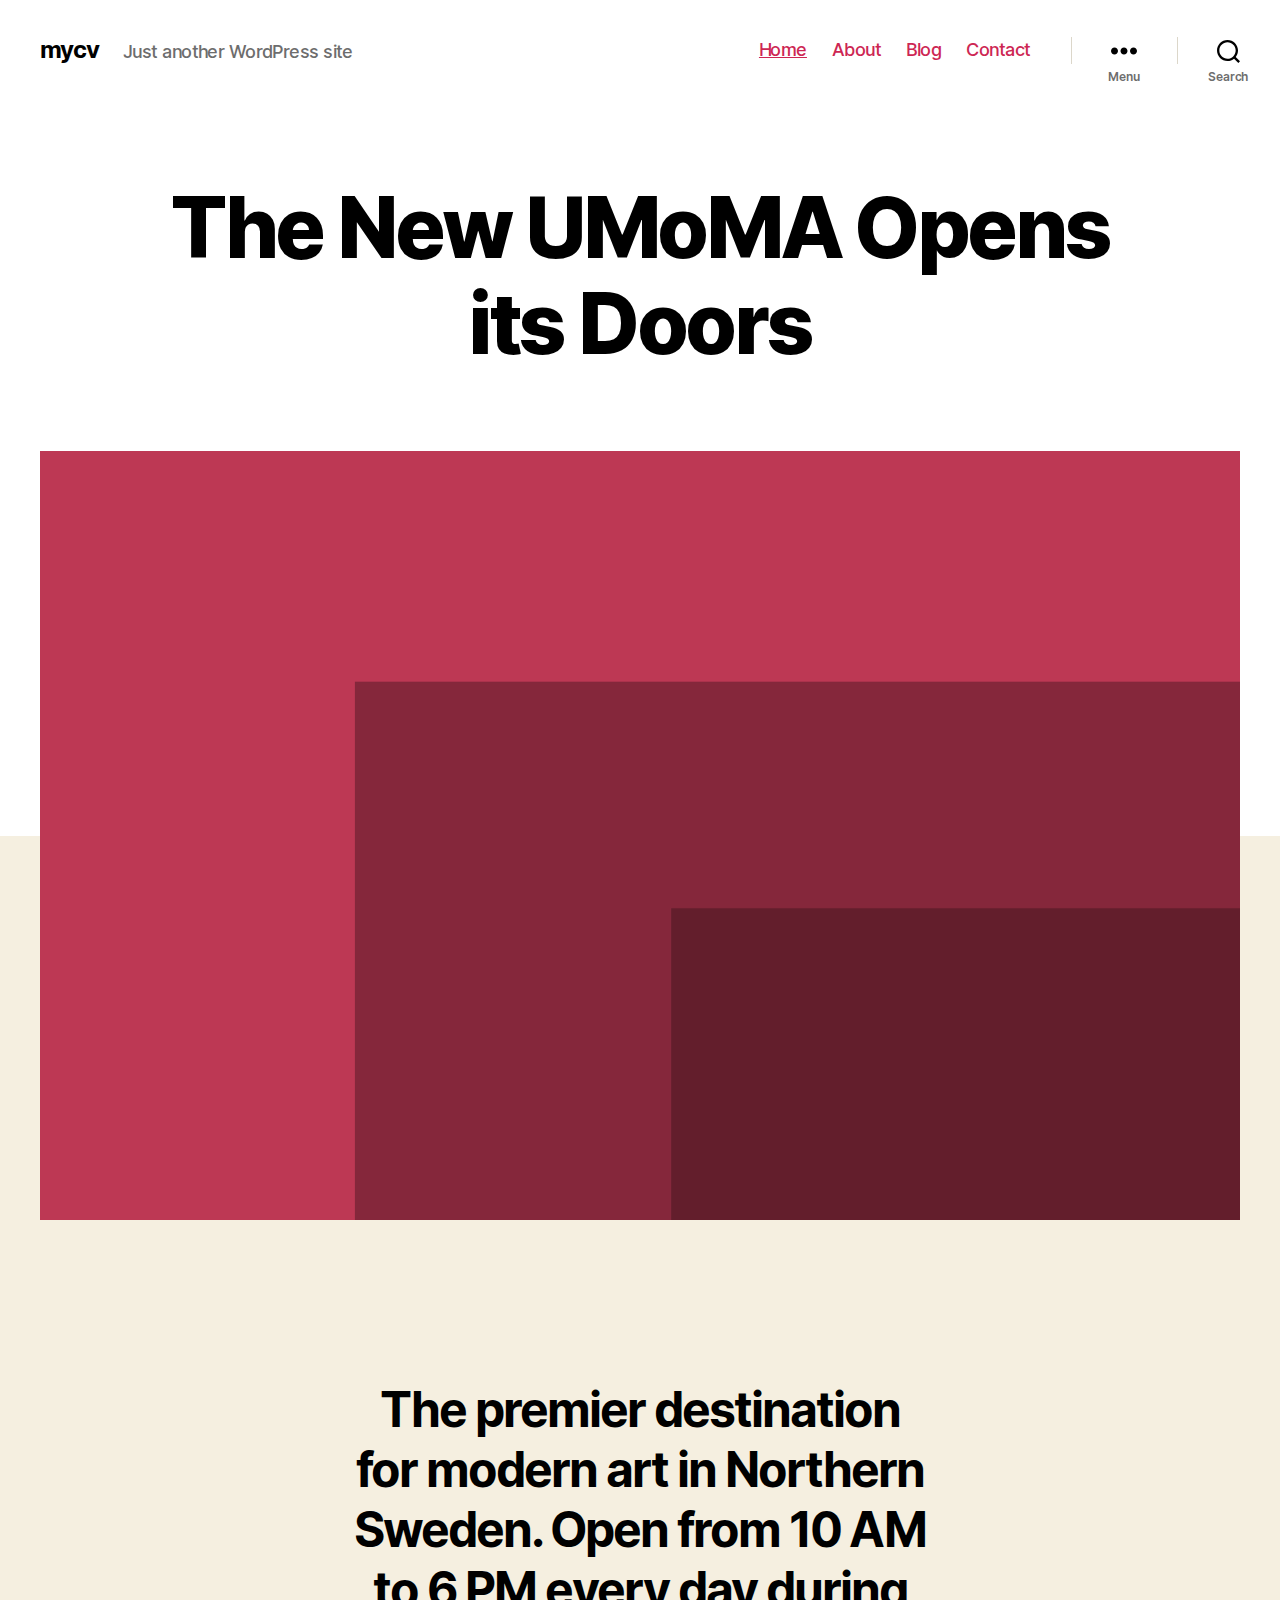
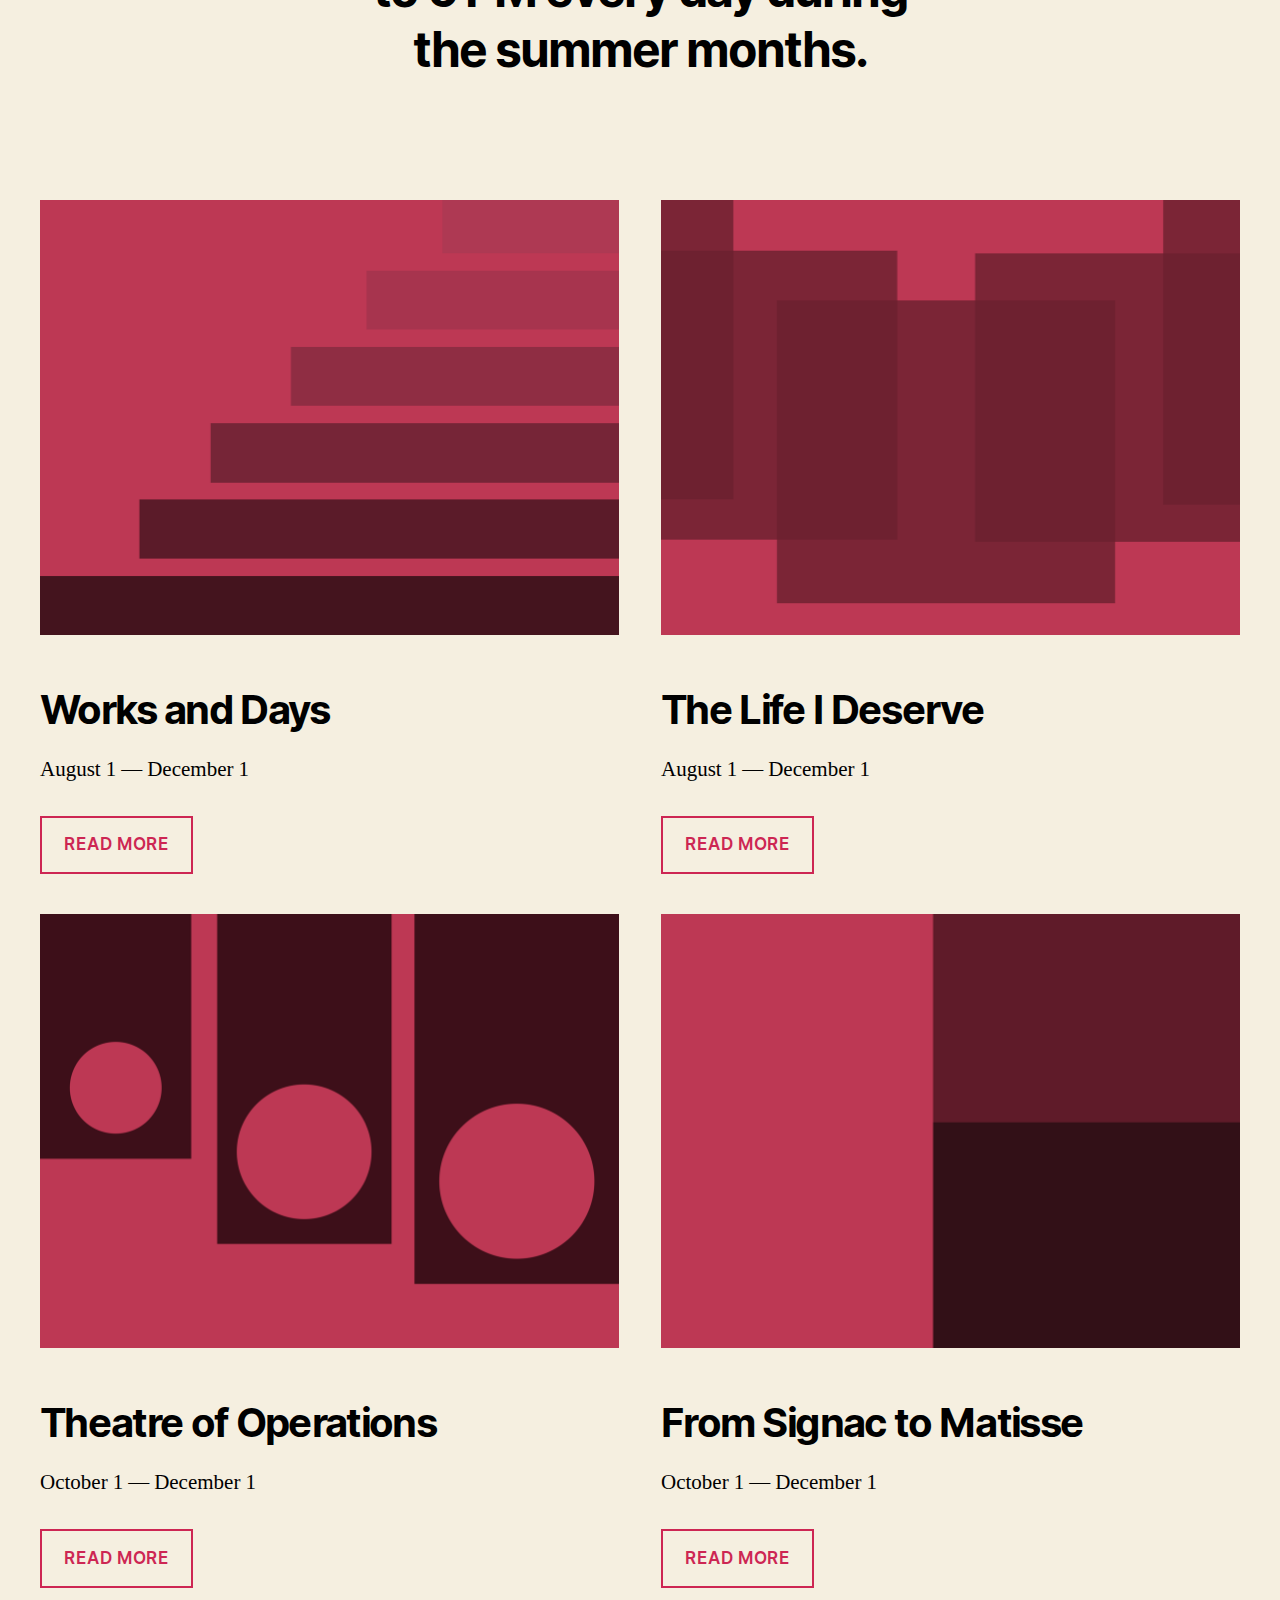
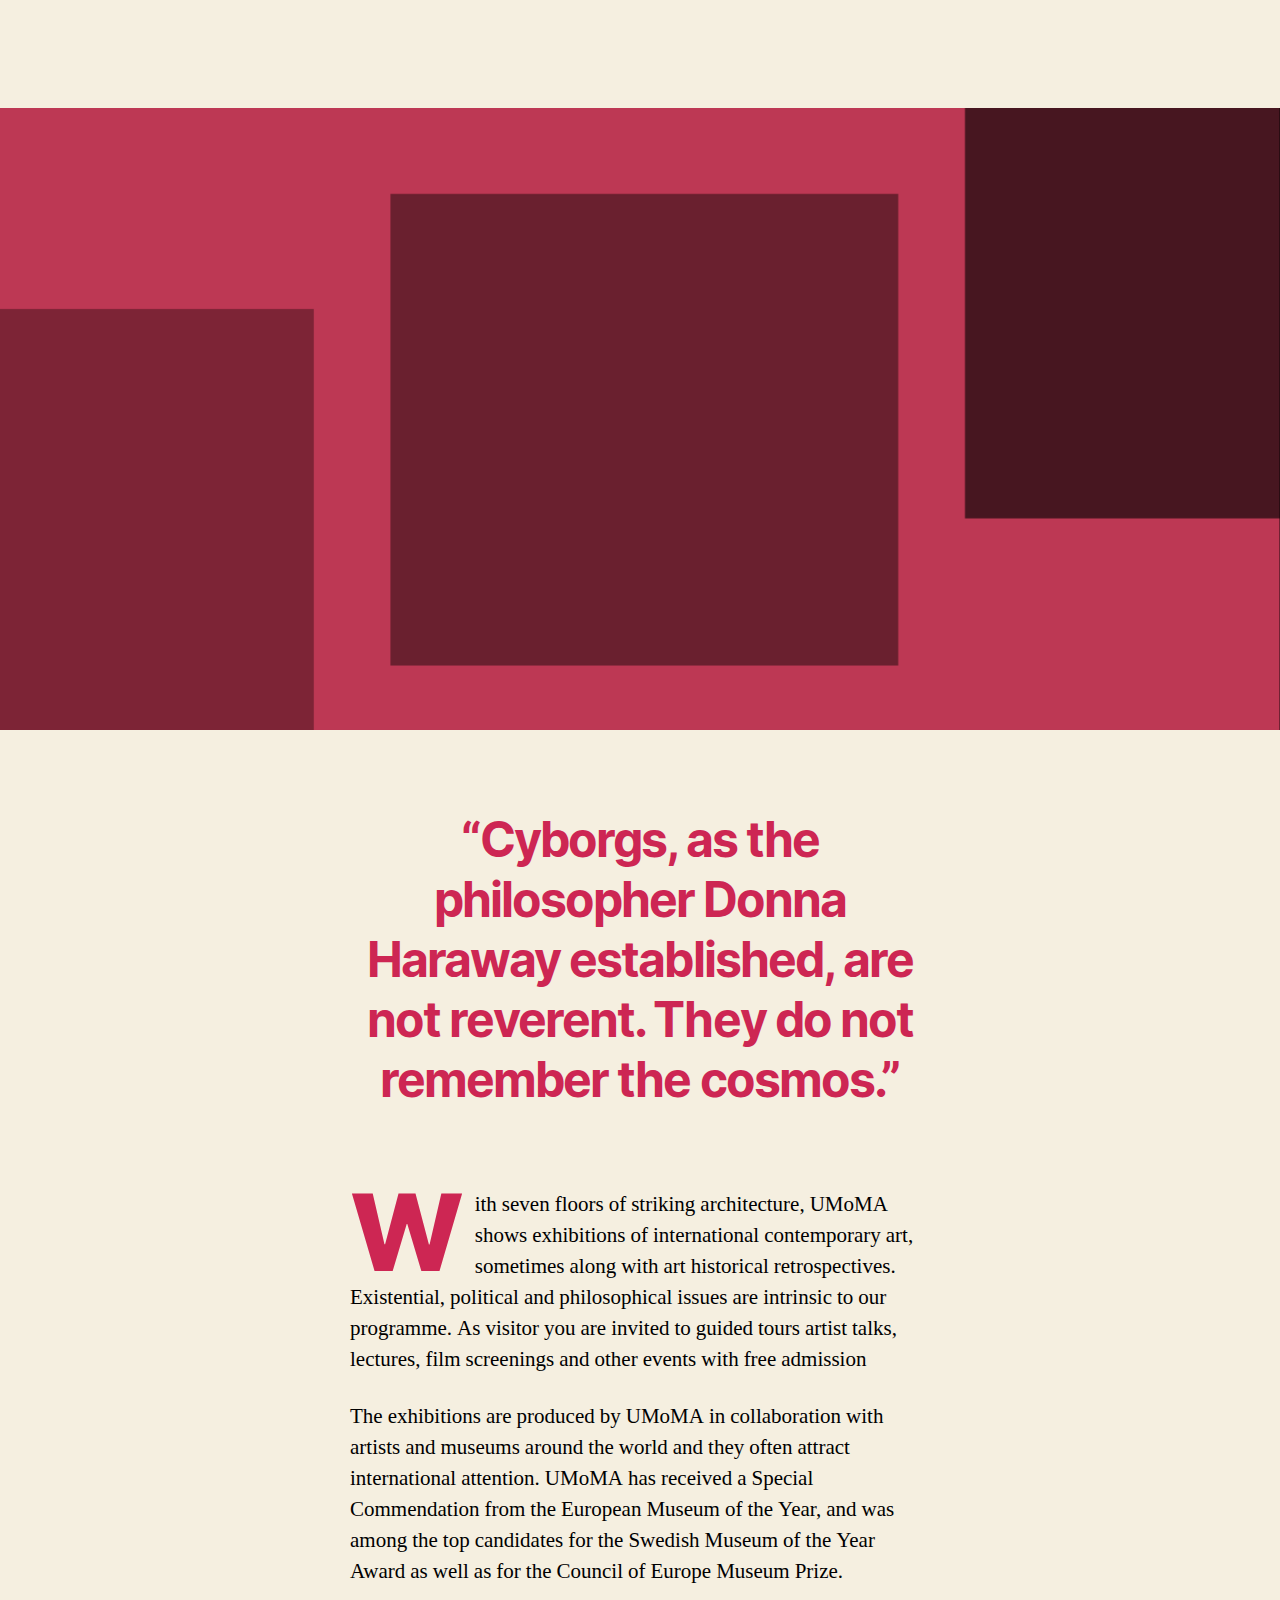
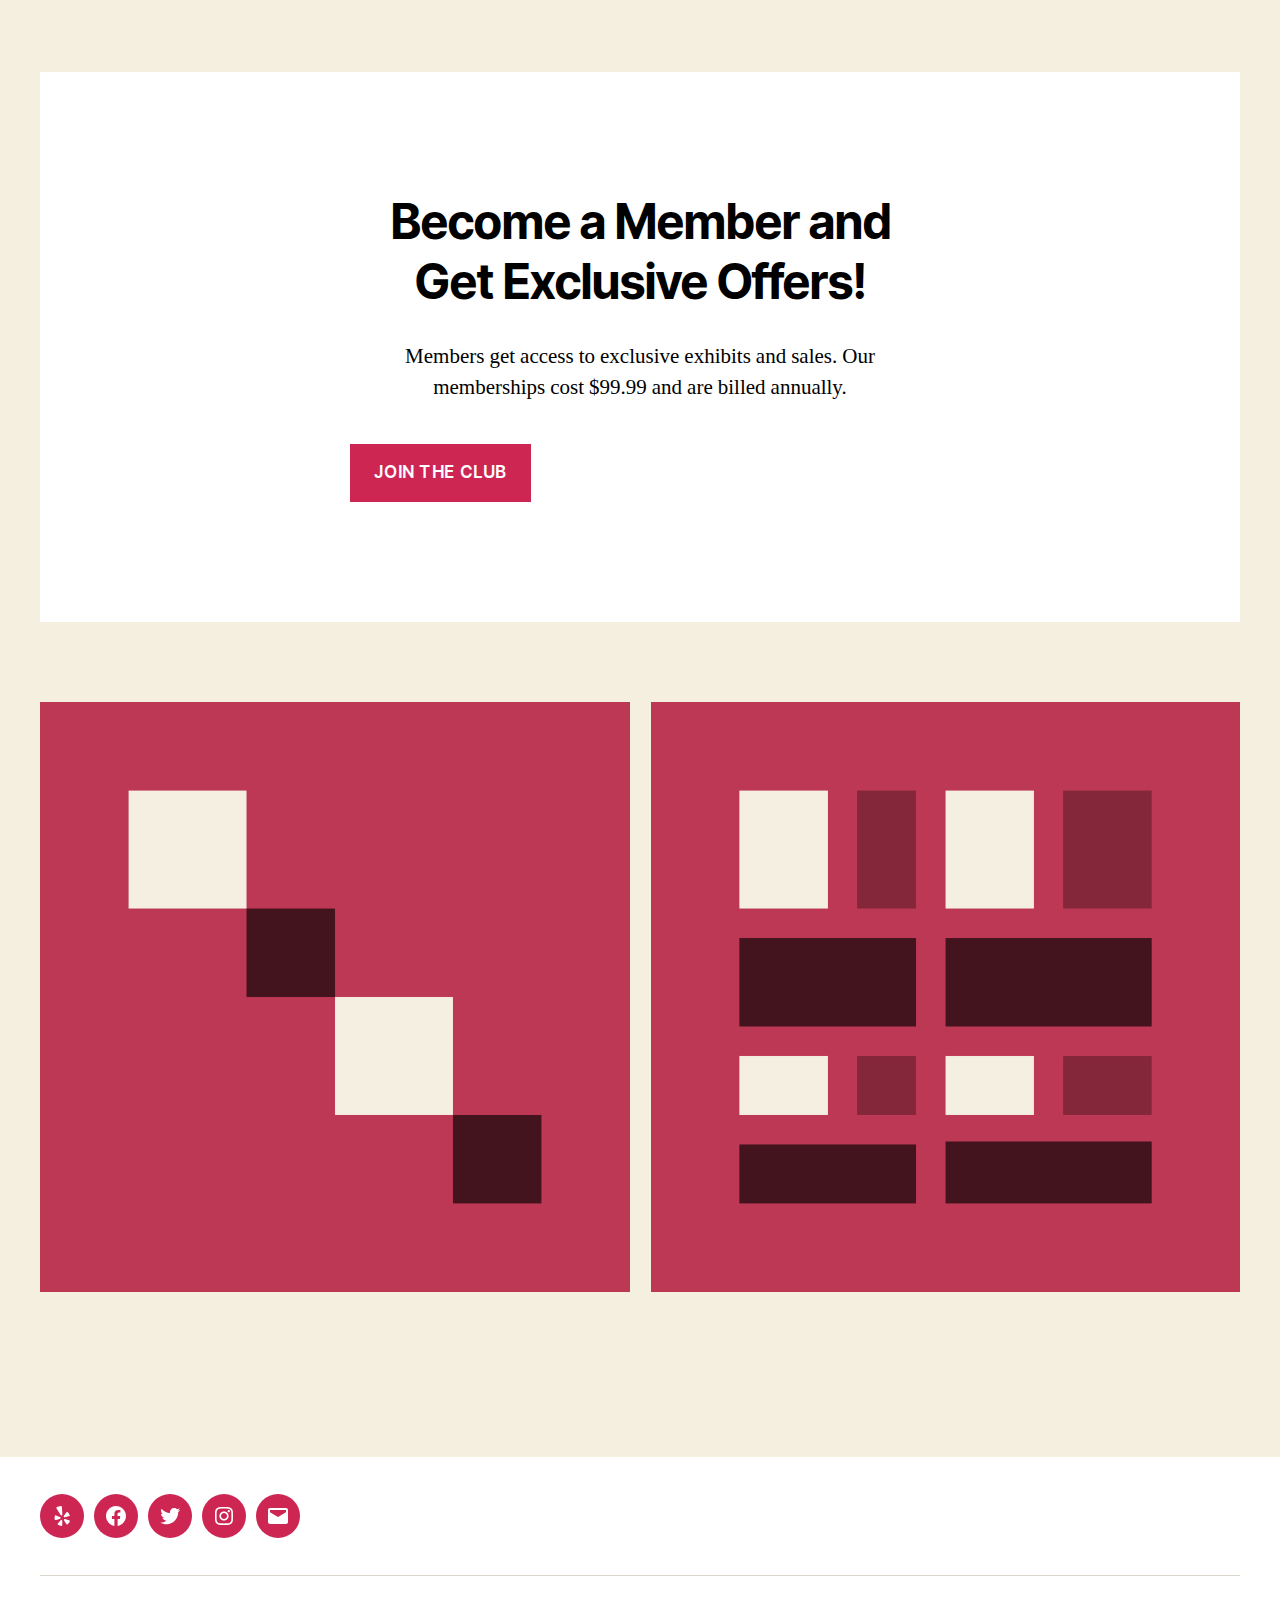
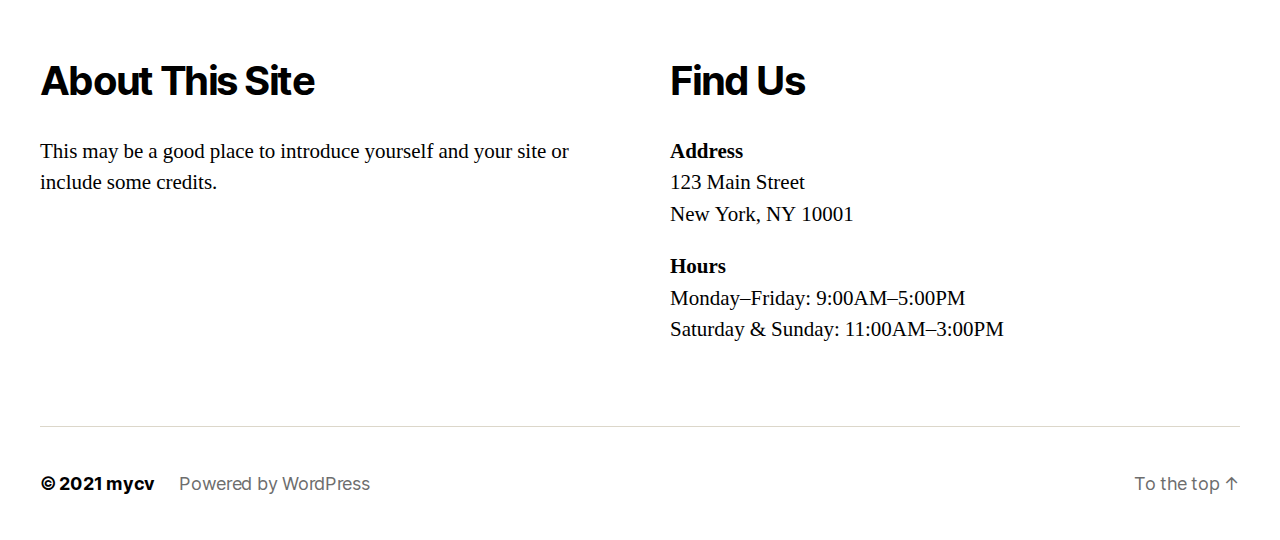
==== index.html @ 78c6bc67 "up1" ====
<!DOCTYPE html>
<html class="no-js" lang="en-US">

	<head>

		<meta charset="UTF-8">
		<meta name="viewport" content="width=device-width, initial-scale=1.0">

		<link rel="profile" href="https://gmpg.org/xfn/11">

		<title>mycv &#8211; Just another WordPress site</title>
<meta name="robots" content="max-image-preview:large">
<link rel="dns-prefetch" href="//s.w.org">
<link rel="alternate" type="application/rss+xml" title="mycv &raquo; Feed" href="https://gandhalinaik.github.io/mycv/feed/">
<link rel="alternate" type="application/rss+xml" title="mycv &raquo; Comments Feed" href="https://gandhalinaik.github.io/mycv/comments/feed/">
		<script>
			window._wpemojiSettings = {"baseUrl":"https:\/\/s.w.org\/images\/core\/emoji\/13.0.1\/72x72\/","ext":".png","svgUrl":"https:\/\/s.w.org\/images\/core\/emoji\/13.0.1\/svg\/","svgExt":".svg","source":{"concatemoji":"https:\/\/gandhalinaik.github.io\/mycv\/wp-includes\/js\/wp-emoji-release.min.js?ver=5.7"}};
			!function(e,a,t){var n,r,o,i=a.createElement("canvas"),p=i.getContext&&i.getContext("2d");function s(e,t){var a=String.fromCharCode;p.clearRect(0,0,i.width,i.height),p.fillText(a.apply(this,e),0,0);e=i.toDataURL();return p.clearRect(0,0,i.width,i.height),p.fillText(a.apply(this,t),0,0),e===i.toDataURL()}function c(e){var t=a.createElement("script");t.src=e,t.defer=t.type="text/javascript",a.getElementsByTagName("head")[0].appendChild(t)}for(o=Array("flag","emoji"),t.supports={everything:!0,everythingExceptFlag:!0},r=0;r<o.length;r++)t.supports[o[r]]=function(e){if(!p||!p.fillText)return!1;switch(p.textBaseline="top",p.font="600 32px Arial",e){case"flag":return s([127987,65039,8205,9895,65039],[127987,65039,8203,9895,65039])?!1:!s([55356,56826,55356,56819],[55356,56826,8203,55356,56819])&&!s([55356,57332,56128,56423,56128,56418,56128,56421,56128,56430,56128,56423,56128,56447],[55356,57332,8203,56128,56423,8203,56128,56418,8203,56128,56421,8203,56128,56430,8203,56128,56423,8203,56128,56447]);case"emoji":return!s([55357,56424,8205,55356,57212],[55357,56424,8203,55356,57212])}return!1}(o[r]),t.supports.everything=t.supports.everything&&t.supports[o[r]],"flag"!==o[r]&&(t.supports.everythingExceptFlag=t.supports.everythingExceptFlag&&t.supports[o[r]]);t.supports.everythingExceptFlag=t.supports.everythingExceptFlag&&!t.supports.flag,t.DOMReady=!1,t.readyCallback=function(){t.DOMReady=!0},t.supports.everything||(n=function(){t.readyCallback()},a.addEventListener?(a.addEventListener("DOMContentLoaded",n,!1),e.addEventListener("load",n,!1)):(e.attachEvent("onload",n),a.attachEvent("onreadystatechange",function(){"complete"===a.readyState&&t.readyCallback()})),(n=t.source||{}).concatemoji?c(n.concatemoji):n.wpemoji&&n.twemoji&&(c(n.twemoji),c(n.wpemoji)))}(window,document,window._wpemojiSettings);
		</script>
		<style>img.wp-smiley,
img.emoji {
	display: inline !important;
	border: none !important;
	box-shadow: none !important;
	height: 1em !important;
	width: 1em !important;
	margin: 0 .07em !important;
	vertical-align: -0.1em !important;
	background: none !important;
	padding: 0 !important;
}</style>
	<link rel="stylesheet" id="wp-block-library-css" href="https://gandhalinaik.github.io/mycv/wp-includes/css/dist/block-library/style.min.css?ver=5.7" media="all">
<link rel="stylesheet" id="twentytwenty-style-css" href="https://gandhalinaik.github.io/mycv/wp-content/themes/twentytwenty/style.css?ver=1.7" media="all">
<style id="twentytwenty-style-inline-css">.color-accent,.color-accent-hover:hover,.color-accent-hover:focus,:root .has-accent-color,.has-drop-cap:not(:focus):first-letter,.wp-block-button.is-style-outline,a { color: #cd2653; }blockquote,.border-color-accent,.border-color-accent-hover:hover,.border-color-accent-hover:focus { border-color: #cd2653; }button,.button,.faux-button,.wp-block-button__link,.wp-block-file .wp-block-file__button,input[type="button"],input[type="reset"],input[type="submit"],.bg-accent,.bg-accent-hover:hover,.bg-accent-hover:focus,:root .has-accent-background-color,.comment-reply-link { background-color: #cd2653; }.fill-children-accent,.fill-children-accent * { fill: #cd2653; }body,.entry-title a,:root .has-primary-color { color: #000000; }:root .has-primary-background-color { background-color: #000000; }cite,figcaption,.wp-caption-text,.post-meta,.entry-content .wp-block-archives li,.entry-content .wp-block-categories li,.entry-content .wp-block-latest-posts li,.wp-block-latest-comments__comment-date,.wp-block-latest-posts__post-date,.wp-block-embed figcaption,.wp-block-image figcaption,.wp-block-pullquote cite,.comment-metadata,.comment-respond .comment-notes,.comment-respond .logged-in-as,.pagination .dots,.entry-content hr:not(.has-background),hr.styled-separator,:root .has-secondary-color { color: #6d6d6d; }:root .has-secondary-background-color { background-color: #6d6d6d; }pre,fieldset,input,textarea,table,table *,hr { border-color: #dcd7ca; }caption,code,code,kbd,samp,.wp-block-table.is-style-stripes tbody tr:nth-child(odd),:root .has-subtle-background-background-color { background-color: #dcd7ca; }.wp-block-table.is-style-stripes { border-bottom-color: #dcd7ca; }.wp-block-latest-posts.is-grid li { border-top-color: #dcd7ca; }:root .has-subtle-background-color { color: #dcd7ca; }body:not(.overlay-header) .primary-menu > li > a,body:not(.overlay-header) .primary-menu > li > .icon,.modal-menu a,.footer-menu a, .footer-widgets a,#site-footer .wp-block-button.is-style-outline,.wp-block-pullquote:before,.singular:not(.overlay-header) .entry-header a,.archive-header a,.header-footer-group .color-accent,.header-footer-group .color-accent-hover:hover { color: #cd2653; }.social-icons a,#site-footer button:not(.toggle),#site-footer .button,#site-footer .faux-button,#site-footer .wp-block-button__link,#site-footer .wp-block-file__button,#site-footer input[type="button"],#site-footer input[type="reset"],#site-footer input[type="submit"] { background-color: #cd2653; }.header-footer-group,body:not(.overlay-header) #site-header .toggle,.menu-modal .toggle { color: #000000; }body:not(.overlay-header) .primary-menu ul { background-color: #000000; }body:not(.overlay-header) .primary-menu > li > ul:after { border-bottom-color: #000000; }body:not(.overlay-header) .primary-menu ul ul:after { border-left-color: #000000; }.site-description,body:not(.overlay-header) .toggle-inner .toggle-text,.widget .post-date,.widget .rss-date,.widget_archive li,.widget_categories li,.widget cite,.widget_pages li,.widget_meta li,.widget_nav_menu li,.powered-by-wordpress,.to-the-top,.singular .entry-header .post-meta,.singular:not(.overlay-header) .entry-header .post-meta a { color: #6d6d6d; }.header-footer-group pre,.header-footer-group fieldset,.header-footer-group input,.header-footer-group textarea,.header-footer-group table,.header-footer-group table *,.footer-nav-widgets-wrapper,#site-footer,.menu-modal nav *,.footer-widgets-outer-wrapper,.footer-top { border-color: #dcd7ca; }.header-footer-group table caption,body:not(.overlay-header) .header-inner .toggle-wrapper::before { background-color: #dcd7ca; }</style>
<link rel="stylesheet" id="twentytwenty-print-style-css" href="https://gandhalinaik.github.io/mycv/wp-content/themes/twentytwenty/print.css?ver=1.7" media="print">
<script src="https://gandhalinaik.github.io/mycv/wp-content/themes/twentytwenty/assets/js/index.js?ver=1.7" id="twentytwenty-js-js" async></script>
<link rel="https://api.w.org/" href="https://gandhalinaik.github.io/mycv/wp-json/">
<link rel="alternate" type="application/json" href="https://gandhalinaik.github.io/mycv/wp-json/wp/v2/pages/11">
<link rel="EditURI" type="application/rsd+xml" title="RSD" href="https://gandhalinaik.github.io/mycv/xmlrpc.php?rsd">
<link rel="wlwmanifest" type="application/wlwmanifest+xml" href="https://gandhalinaik.github.io/mycv/wp-includes/wlwmanifest.xml"> 
<meta name="generator" content="WordPress 5.7">
<link rel="canonical" href="https://gandhalinaik.github.io/mycv/">
<link rel="shortlink" href="https://gandhalinaik.github.io/mycv/">
<link rel="alternate" type="application/json+oembed" href="https://gandhalinaik.github.io/mycv/wp-json/oembed/1.0/embed?url=https%3A%2F%2Fgandhalinaik.github.io%2Fmycv%2F">
<link rel="alternate" type="text/xml+oembed" href="https://gandhalinaik.github.io/mycv/wp-json/oembed/1.0/embed?url=https%3A%2F%2Fgandhalinaik.github.io%2Fmycv%2F&#038;format=xml">
	<script>document.documentElement.className = document.documentElement.className.replace( 'no-js', 'js' );</script>
	
	</head>

	<body class="home page-template-default page page-id-11 wp-embed-responsive singular enable-search-modal has-post-thumbnail has-no-pagination not-showing-comments show-avatars footer-top-visible">

		<a class="skip-link screen-reader-text" href="#site-content">Skip to the content</a>
		<header id="site-header" class="header-footer-group" role="banner">

			<div class="header-inner section-inner">

				<div class="header-titles-wrapper">

					
						<button class="toggle search-toggle mobile-search-toggle" data-toggle-target=".search-modal" data-toggle-body-class="showing-search-modal" data-set-focus=".search-modal .search-field" aria-expanded="false">
							<span class="toggle-inner">
								<span class="toggle-icon">
									<svg class="svg-icon" aria-hidden="true" role="img" focusable="false" xmlns="http://www.w3.org/2000/svg" width="23" height="23" viewbox="0 0 23 23"><path d="M38.710696,48.0601792 L43,52.3494831 L41.3494831,54 L37.0601792,49.710696 C35.2632422,51.1481185 32.9839107,52.0076499 30.5038249,52.0076499 C24.7027226,52.0076499 20,47.3049272 20,41.5038249 C20,35.7027226 24.7027226,31 30.5038249,31 C36.3049272,31 41.0076499,35.7027226 41.0076499,41.5038249 C41.0076499,43.9839107 40.1481185,46.2632422 38.710696,48.0601792 Z M36.3875844,47.1716785 C37.8030221,45.7026647 38.6734666,43.7048964 38.6734666,41.5038249 C38.6734666,36.9918565 35.0157934,33.3341833 30.5038249,33.3341833 C25.9918565,33.3341833 22.3341833,36.9918565 22.3341833,41.5038249 C22.3341833,46.0157934 25.9918565,49.6734666 30.5038249,49.6734666 C32.7048964,49.6734666 34.7026647,48.8030221 36.1716785,47.3875844 C36.2023931,47.347638 36.2360451,47.3092237 36.2726343,47.2726343 C36.3092237,47.2360451 36.347638,47.2023931 36.3875844,47.1716785 Z" transform="translate(-20 -31)"></path></svg>								</span>
								<span class="toggle-text">Search</span>
							</span>
						</button><!-- .search-toggle -->

					
					<div class="header-titles">

						<div class="site-title faux-heading"><a href="https://gandhalinaik.github.io/mycv/">mycv</a></div>
<div class="site-description">Just another WordPress site</div>
<!-- .site-description -->
					</div>
<!-- .header-titles -->

					<button class="toggle nav-toggle mobile-nav-toggle" data-toggle-target=".menu-modal" data-toggle-body-class="showing-menu-modal" aria-expanded="false" data-set-focus=".close-nav-toggle">
						<span class="toggle-inner">
							<span class="toggle-icon">
								<svg class="svg-icon" aria-hidden="true" role="img" focusable="false" xmlns="http://www.w3.org/2000/svg" width="26" height="7" viewbox="0 0 26 7"><path fill-rule="evenodd" d="M332.5,45 C330.567003,45 329,43.4329966 329,41.5 C329,39.5670034 330.567003,38 332.5,38 C334.432997,38 336,39.5670034 336,41.5 C336,43.4329966 334.432997,45 332.5,45 Z M342,45 C340.067003,45 338.5,43.4329966 338.5,41.5 C338.5,39.5670034 340.067003,38 342,38 C343.932997,38 345.5,39.5670034 345.5,41.5 C345.5,43.4329966 343.932997,45 342,45 Z M351.5,45 C349.567003,45 348,43.4329966 348,41.5 C348,39.5670034 349.567003,38 351.5,38 C353.432997,38 355,39.5670034 355,41.5 C355,43.4329966 353.432997,45 351.5,45 Z" transform="translate(-329 -38)"></path></svg>							</span>
							<span class="toggle-text">Menu</span>
						</span>
					</button><!-- .nav-toggle -->

				</div>
<!-- .header-titles-wrapper -->

				<div class="header-navigation-wrapper">

					
							<nav class="primary-menu-wrapper" aria-label="Horizontal" role="navigation">

								<ul class="primary-menu reset-list-style">

								<li id="menu-item-20" class="menu-item menu-item-type-custom menu-item-object-custom current-menu-item current_page_item menu-item-home menu-item-20"><a href="https://gandhalinaik.github.io/mycv/" aria-current="page">Home</a></li>
<li id="menu-item-21" class="menu-item menu-item-type-post_type menu-item-object-page menu-item-21"><a href="https://gandhalinaik.github.io/mycv/about/">About</a></li>
<li id="menu-item-22" class="menu-item menu-item-type-post_type menu-item-object-page menu-item-22"><a href="https://gandhalinaik.github.io/mycv/blog/">Blog</a></li>
<li id="menu-item-23" class="menu-item menu-item-type-post_type menu-item-object-page menu-item-23"><a href="https://gandhalinaik.github.io/mycv/contact/">Contact</a></li>

								</ul>

							</nav><!-- .primary-menu-wrapper -->

						
						<div class="header-toggles hide-no-js">

						
							<div class="toggle-wrapper nav-toggle-wrapper has-expanded-menu">

								<button class="toggle nav-toggle desktop-nav-toggle" data-toggle-target=".menu-modal" data-toggle-body-class="showing-menu-modal" aria-expanded="false" data-set-focus=".close-nav-toggle">
									<span class="toggle-inner">
										<span class="toggle-text">Menu</span>
										<span class="toggle-icon">
											<svg class="svg-icon" aria-hidden="true" role="img" focusable="false" xmlns="http://www.w3.org/2000/svg" width="26" height="7" viewbox="0 0 26 7"><path fill-rule="evenodd" d="M332.5,45 C330.567003,45 329,43.4329966 329,41.5 C329,39.5670034 330.567003,38 332.5,38 C334.432997,38 336,39.5670034 336,41.5 C336,43.4329966 334.432997,45 332.5,45 Z M342,45 C340.067003,45 338.5,43.4329966 338.5,41.5 C338.5,39.5670034 340.067003,38 342,38 C343.932997,38 345.5,39.5670034 345.5,41.5 C345.5,43.4329966 343.932997,45 342,45 Z M351.5,45 C349.567003,45 348,43.4329966 348,41.5 C348,39.5670034 349.567003,38 351.5,38 C353.432997,38 355,39.5670034 355,41.5 C355,43.4329966 353.432997,45 351.5,45 Z" transform="translate(-329 -38)"></path></svg>										</span>
									</span>
								</button><!-- .nav-toggle -->

							</div>
<!-- .nav-toggle-wrapper -->

							
							<div class="toggle-wrapper search-toggle-wrapper">

								<button class="toggle search-toggle desktop-search-toggle" data-toggle-target=".search-modal" data-toggle-body-class="showing-search-modal" data-set-focus=".search-modal .search-field" aria-expanded="false">
									<span class="toggle-inner">
										<svg class="svg-icon" aria-hidden="true" role="img" focusable="false" xmlns="http://www.w3.org/2000/svg" width="23" height="23" viewbox="0 0 23 23"><path d="M38.710696,48.0601792 L43,52.3494831 L41.3494831,54 L37.0601792,49.710696 C35.2632422,51.1481185 32.9839107,52.0076499 30.5038249,52.0076499 C24.7027226,52.0076499 20,47.3049272 20,41.5038249 C20,35.7027226 24.7027226,31 30.5038249,31 C36.3049272,31 41.0076499,35.7027226 41.0076499,41.5038249 C41.0076499,43.9839107 40.1481185,46.2632422 38.710696,48.0601792 Z M36.3875844,47.1716785 C37.8030221,45.7026647 38.6734666,43.7048964 38.6734666,41.5038249 C38.6734666,36.9918565 35.0157934,33.3341833 30.5038249,33.3341833 C25.9918565,33.3341833 22.3341833,36.9918565 22.3341833,41.5038249 C22.3341833,46.0157934 25.9918565,49.6734666 30.5038249,49.6734666 C32.7048964,49.6734666 34.7026647,48.8030221 36.1716785,47.3875844 C36.2023931,47.347638 36.2360451,47.3092237 36.2726343,47.2726343 C36.3092237,47.2360451 36.347638,47.2023931 36.3875844,47.1716785 Z" transform="translate(-20 -31)"></path></svg>										<span class="toggle-text">Search</span>
									</span>
								</button><!-- .search-toggle -->

							</div>

							
						</div>
<!-- .header-toggles -->
						
				</div>
<!-- .header-navigation-wrapper -->

			</div>
<!-- .header-inner -->

			<div class="search-modal cover-modal header-footer-group" data-modal-target-string=".search-modal">

	<div class="search-modal-inner modal-inner">

		<div class="section-inner">

			<form role="search" aria-label="Search for:" method="get" class="search-form" action="https://gandhalinaik.github.io/mycv/">
	<label for="search-form-1">
		<span class="screen-reader-text">Search for:</span>
		<input type="search" id="search-form-1" class="search-field" placeholder="Search &hellip;" value="" name="s">
	</label>
	<input type="submit" class="search-submit" value="Search">
</form>

			<button class="toggle search-untoggle close-search-toggle fill-children-current-color" data-toggle-target=".search-modal" data-toggle-body-class="showing-search-modal" data-set-focus=".search-modal .search-field">
				<span class="screen-reader-text">Close search</span>
				<svg class="svg-icon" aria-hidden="true" role="img" focusable="false" xmlns="http://www.w3.org/2000/svg" width="16" height="16" viewbox="0 0 16 16"><polygon fill="" fill-rule="evenodd" points="6.852 7.649 .399 1.195 1.445 .149 7.899 6.602 14.352 .149 15.399 1.195 8.945 7.649 15.399 14.102 14.352 15.149 7.899 8.695 1.445 15.149 .399 14.102"></polygon></svg>			</button><!-- .search-toggle -->

		</div>
<!-- .section-inner -->

	</div>
<!-- .search-modal-inner -->

</div>
<!-- .menu-modal -->

		</header><!-- #site-header -->

		
<div class="menu-modal cover-modal header-footer-group" data-modal-target-string=".menu-modal">

	<div class="menu-modal-inner modal-inner">

		<div class="menu-wrapper section-inner">

			<div class="menu-top">

				<button class="toggle close-nav-toggle fill-children-current-color" data-toggle-target=".menu-modal" data-toggle-body-class="showing-menu-modal" aria-expanded="false" data-set-focus=".menu-modal">
					<span class="toggle-text">Close Menu</span>
					<svg class="svg-icon" aria-hidden="true" role="img" focusable="false" xmlns="http://www.w3.org/2000/svg" width="16" height="16" viewbox="0 0 16 16"><polygon fill="" fill-rule="evenodd" points="6.852 7.649 .399 1.195 1.445 .149 7.899 6.602 14.352 .149 15.399 1.195 8.945 7.649 15.399 14.102 14.352 15.149 7.899 8.695 1.445 15.149 .399 14.102"></polygon></svg>				</button><!-- .nav-toggle -->

				
					<nav class="expanded-menu" aria-label="Expanded" role="navigation">

						<ul class="modal-menu reset-list-style">
							<li id="menu-item-24" class="menu-item menu-item-type-custom menu-item-object-custom current-menu-item current_page_item menu-item-home menu-item-24">
<div class="ancestor-wrapper"><a href="https://gandhalinaik.github.io/mycv/" aria-current="page">Home</a></div>
<!-- .ancestor-wrapper -->
</li>
<li id="menu-item-25" class="menu-item menu-item-type-post_type menu-item-object-page menu-item-25">
<div class="ancestor-wrapper"><a href="https://gandhalinaik.github.io/mycv/about/">About</a></div>
<!-- .ancestor-wrapper -->
</li>
<li id="menu-item-26" class="menu-item menu-item-type-post_type menu-item-object-page menu-item-26">
<div class="ancestor-wrapper"><a href="https://gandhalinaik.github.io/mycv/blog/">Blog</a></div>
<!-- .ancestor-wrapper -->
</li>
<li id="menu-item-27" class="menu-item menu-item-type-post_type menu-item-object-page menu-item-27">
<div class="ancestor-wrapper"><a href="https://gandhalinaik.github.io/mycv/contact/">Contact</a></div>
<!-- .ancestor-wrapper -->
</li>
						</ul>

					</nav>

					
					<nav class="mobile-menu" aria-label="Mobile" role="navigation">

						<ul class="modal-menu reset-list-style">

						<li class="menu-item menu-item-type-custom menu-item-object-custom current-menu-item current_page_item menu-item-home menu-item-20">
<div class="ancestor-wrapper"><a href="https://gandhalinaik.github.io/mycv/" aria-current="page">Home</a></div>
<!-- .ancestor-wrapper -->
</li>
<li class="menu-item menu-item-type-post_type menu-item-object-page menu-item-21">
<div class="ancestor-wrapper"><a href="https://gandhalinaik.github.io/mycv/about/">About</a></div>
<!-- .ancestor-wrapper -->
</li>
<li class="menu-item menu-item-type-post_type menu-item-object-page menu-item-22">
<div class="ancestor-wrapper"><a href="https://gandhalinaik.github.io/mycv/blog/">Blog</a></div>
<!-- .ancestor-wrapper -->
</li>
<li class="menu-item menu-item-type-post_type menu-item-object-page menu-item-23">
<div class="ancestor-wrapper"><a href="https://gandhalinaik.github.io/mycv/contact/">Contact</a></div>
<!-- .ancestor-wrapper -->
</li>

						</ul>

					</nav>

					
			</div>
<!-- .menu-top -->

			<div class="menu-bottom">

				
					<nav aria-label="Expanded Social links" role="navigation">
						<ul class="social-menu reset-list-style social-icons fill-children-current-color">

							<li id="menu-item-28" class="menu-item menu-item-type-custom menu-item-object-custom menu-item-28"><a href="https://www.yelp.com/"><span class="screen-reader-text">Yelp</span><svg class="svg-icon" aria-hidden="true" role="img" focusable="false" width="24" height="24" viewbox="0 0 24 24" xmlns="http://www.w3.org/2000/svg"><path d="M12.271,16.718v1.417q-.011,3.257-.067,3.4a.707.707,0,0,1-.569.446,4.637,4.637,0,0,1-2.024-.424A4.609,4.609,0,0,1,7.8,20.565a.844.844,0,0,1-.19-.4.692.692,0,0,1,.044-.29,3.181,3.181,0,0,1,.379-.524q.335-.412,2.019-2.409.011,0,.669-.781a.757.757,0,0,1,.44-.274.965.965,0,0,1,.552.039.945.945,0,0,1,.418.324.732.732,0,0,1,.139.468Zm-1.662-2.8a.783.783,0,0,1-.58.781l-1.339.435q-3.067.981-3.257.981a.711.711,0,0,1-.6-.4,2.636,2.636,0,0,1-.19-.836,9.134,9.134,0,0,1,.011-1.857,3.559,3.559,0,0,1,.335-1.389.659.659,0,0,1,.625-.357,22.629,22.629,0,0,1,2.253.859q.781.324,1.283.524l.937.379a.771.771,0,0,1,.4.34A.982.982,0,0,1,10.609,13.917Zm9.213,3.313a4.467,4.467,0,0,1-1.021,1.8,4.559,4.559,0,0,1-1.512,1.417.671.671,0,0,1-.7-.078q-.156-.112-2.052-3.2l-.524-.859a.761.761,0,0,1-.128-.513.957.957,0,0,1,.217-.513.774.774,0,0,1,.926-.29q.011.011,1.327.446,2.264.736,2.7.887a2.082,2.082,0,0,1,.524.229.673.673,0,0,1,.245.68Zm-7.5-7.049q.056,1.137-.6,1.361-.647.19-1.272-.792L6.237,4.08a.7.7,0,0,1,.212-.691,5.788,5.788,0,0,1,2.314-1,5.928,5.928,0,0,1,2.5-.352.681.681,0,0,1,.547.5q.034.2.245,3.407T12.327,10.181Zm7.384,1.2a.679.679,0,0,1-.29.658q-.167.112-3.67.959-.747.167-1.015.257l.011-.022a.769.769,0,0,1-.513-.044.914.914,0,0,1-.413-.357.786.786,0,0,1,0-.971q.011-.011.836-1.137,1.394-1.908,1.673-2.275a2.423,2.423,0,0,1,.379-.435A.7.7,0,0,1,17.435,8a4.482,4.482,0,0,1,1.372,1.489,4.81,4.81,0,0,1,.9,1.868v.034Z"></path></svg></a></li>
<li id="menu-item-29" class="menu-item menu-item-type-custom menu-item-object-custom menu-item-29"><a href="https://www.facebook.com/wordpress"><span class="screen-reader-text">Facebook</span><svg class="svg-icon" aria-hidden="true" role="img" focusable="false" width="24" height="24" viewbox="0 0 24 24" xmlns="http://www.w3.org/2000/svg"><path d="M12 2C6.5 2 2 6.5 2 12c0 5 3.7 9.1 8.4 9.9v-7H7.9V12h2.5V9.8c0-2.5 1.5-3.9 3.8-3.9 1.1 0 2.2.2 2.2.2v2.5h-1.3c-1.2 0-1.6.8-1.6 1.6V12h2.8l-.4 2.9h-2.3v7C18.3 21.1 22 17 22 12c0-5.5-4.5-10-10-10z"></path></svg></a></li>
<li id="menu-item-30" class="menu-item menu-item-type-custom menu-item-object-custom menu-item-30"><a href="https://twitter.com/wordpress"><span class="screen-reader-text">Twitter</span><svg class="svg-icon" aria-hidden="true" role="img" focusable="false" width="24" height="24" viewbox="0 0 24 24" xmlns="http://www.w3.org/2000/svg"><path d="M22.23,5.924c-0.736,0.326-1.527,0.547-2.357,0.646c0.847-0.508,1.498-1.312,1.804-2.27 c-0.793,0.47-1.671,0.812-2.606,0.996C18.324,4.498,17.257,4,16.077,4c-2.266,0-4.103,1.837-4.103,4.103 c0,0.322,0.036,0.635,0.106,0.935C8.67,8.867,5.647,7.234,3.623,4.751C3.27,5.357,3.067,6.062,3.067,6.814 c0,1.424,0.724,2.679,1.825,3.415c-0.673-0.021-1.305-0.206-1.859-0.513c0,0.017,0,0.034,0,0.052c0,1.988,1.414,3.647,3.292,4.023 c-0.344,0.094-0.707,0.144-1.081,0.144c-0.264,0-0.521-0.026-0.772-0.074c0.522,1.63,2.038,2.816,3.833,2.85 c-1.404,1.1-3.174,1.756-5.096,1.756c-0.331,0-0.658-0.019-0.979-0.057c1.816,1.164,3.973,1.843,6.29,1.843 c7.547,0,11.675-6.252,11.675-11.675c0-0.178-0.004-0.355-0.012-0.531C20.985,7.47,21.68,6.747,22.23,5.924z"></path></svg></a></li>
<li id="menu-item-31" class="menu-item menu-item-type-custom menu-item-object-custom menu-item-31"><a href="https://www.instagram.com/explore/tags/wordcamp/"><span class="screen-reader-text">Instagram</span><svg class="svg-icon" aria-hidden="true" role="img" focusable="false" width="24" height="24" viewbox="0 0 24 24" xmlns="http://www.w3.org/2000/svg"><path d="M12,4.622c2.403,0,2.688,0.009,3.637,0.052c0.877,0.04,1.354,0.187,1.671,0.31c0.42,0.163,0.72,0.358,1.035,0.673 c0.315,0.315,0.51,0.615,0.673,1.035c0.123,0.317,0.27,0.794,0.31,1.671c0.043,0.949,0.052,1.234,0.052,3.637 s-0.009,2.688-0.052,3.637c-0.04,0.877-0.187,1.354-0.31,1.671c-0.163,0.42-0.358,0.72-0.673,1.035 c-0.315,0.315-0.615,0.51-1.035,0.673c-0.317,0.123-0.794,0.27-1.671,0.31c-0.949,0.043-1.233,0.052-3.637,0.052 s-2.688-0.009-3.637-0.052c-0.877-0.04-1.354-0.187-1.671-0.31c-0.42-0.163-0.72-0.358-1.035-0.673 c-0.315-0.315-0.51-0.615-0.673-1.035c-0.123-0.317-0.27-0.794-0.31-1.671C4.631,14.688,4.622,14.403,4.622,12 s0.009-2.688,0.052-3.637c0.04-0.877,0.187-1.354,0.31-1.671c0.163-0.42,0.358-0.72,0.673-1.035 c0.315-0.315,0.615-0.51,1.035-0.673c0.317-0.123,0.794-0.27,1.671-0.31C9.312,4.631,9.597,4.622,12,4.622 M12,3 C9.556,3,9.249,3.01,8.289,3.054C7.331,3.098,6.677,3.25,6.105,3.472C5.513,3.702,5.011,4.01,4.511,4.511 c-0.5,0.5-0.808,1.002-1.038,1.594C3.25,6.677,3.098,7.331,3.054,8.289C3.01,9.249,3,9.556,3,12c0,2.444,0.01,2.751,0.054,3.711 c0.044,0.958,0.196,1.612,0.418,2.185c0.23,0.592,0.538,1.094,1.038,1.594c0.5,0.5,1.002,0.808,1.594,1.038 c0.572,0.222,1.227,0.375,2.185,0.418C9.249,20.99,9.556,21,12,21s2.751-0.01,3.711-0.054c0.958-0.044,1.612-0.196,2.185-0.418 c0.592-0.23,1.094-0.538,1.594-1.038c0.5-0.5,0.808-1.002,1.038-1.594c0.222-0.572,0.375-1.227,0.418-2.185 C20.99,14.751,21,14.444,21,12s-0.01-2.751-0.054-3.711c-0.044-0.958-0.196-1.612-0.418-2.185c-0.23-0.592-0.538-1.094-1.038-1.594 c-0.5-0.5-1.002-0.808-1.594-1.038c-0.572-0.222-1.227-0.375-2.185-0.418C14.751,3.01,14.444,3,12,3L12,3z M12,7.378 c-2.552,0-4.622,2.069-4.622,4.622S9.448,16.622,12,16.622s4.622-2.069,4.622-4.622S14.552,7.378,12,7.378z M12,15 c-1.657,0-3-1.343-3-3s1.343-3,3-3s3,1.343,3,3S13.657,15,12,15z M16.804,6.116c-0.596,0-1.08,0.484-1.08,1.08 s0.484,1.08,1.08,1.08c0.596,0,1.08-0.484,1.08-1.08S17.401,6.116,16.804,6.116z"></path></svg></a></li>
<li id="menu-item-32" class="menu-item menu-item-type-custom menu-item-object-custom menu-item-32"><a href="mailto:wordpress@example.com"><span class="screen-reader-text">Email</span><svg class="svg-icon" aria-hidden="true" role="img" focusable="false" width="24" height="24" viewbox="0 0 24 24" xmlns="http://www.w3.org/2000/svg"><path d="M20,4H4C2.895,4,2,4.895,2,6v12c0,1.105,0.895,2,2,2h16c1.105,0,2-0.895,2-2V6C22,4.895,21.105,4,20,4z M20,8.236l-8,4.882 L4,8.236V6h16V8.236z"></path></svg></a></li>

						</ul>
					</nav><!-- .social-menu -->

				
			</div>
<!-- .menu-bottom -->

		</div>
<!-- .menu-wrapper -->

	</div>
<!-- .menu-modal-inner -->

</div>
<!-- .menu-modal -->

<main id="site-content" role="main">

	
<article class="post-11 page type-page status-publish has-post-thumbnail hentry" id="post-11">

	
<header class="entry-header has-text-align-center header-footer-group">

	<div class="entry-header-inner section-inner medium">

		<h1 class="entry-title">The New UMoMA Opens its Doors</h1>
	</div>
<!-- .entry-header-inner -->

</header><!-- .entry-header -->

	<figure class="featured-media">

		<div class="featured-media-inner section-inner">

			<img width="1200" height="769" src="https://gandhalinaik.github.io/mycv/wp-content/uploads/2021/04/2020-landscape-1.png" class="attachment-post-thumbnail size-post-thumbnail wp-post-image" alt="" loading="lazy" srcset="https://gandhalinaik.github.io/mycv/wp-content/uploads/2021/04/2020-landscape-1.png 1200w, https://gandhalinaik.github.io/mycv/wp-content/uploads/2021/04/2020-landscape-1-300x192.png 300w, https://gandhalinaik.github.io/mycv/wp-content/uploads/2021/04/2020-landscape-1-1024x656.png 1024w, https://gandhalinaik.github.io/mycv/wp-content/uploads/2021/04/2020-landscape-1-768x492.png 768w" sizes="(max-width: 1200px) 100vw, 1200px">
		</div>
<!-- .featured-media-inner -->

	</figure><!-- .featured-media -->

	
	<div class="post-inner thin ">

		<div class="entry-content">

			<div class="wp-block-group alignwide"><div class="wp-block-group__inner-container"><h2 class="has-text-align-center">The premier destination for modern art in Northern Sweden. Open from 10 AM to 6 PM every day during the summer months.</h2></div></div>
<div class="wp-block-columns alignwide">
<div class="wp-block-column">
<div class="wp-block-group"><div class="wp-block-group__inner-container">
<figure class="wp-block-image alignfull size-full"><img src="https://gandhalinaik.github.io/mycv/wp-content/themes/twentytwenty/assets/images/2020-three-quarters-1.png" alt="" class="wp-image-37"></figure><h3>Works and Days</h3>
<p>August 1 &#8212; December 1</p>
<div class="wp-block-button is-style-outline"><a class="wp-block-button__link" href="https://make.wordpress.org/core/2019/09/27/block-editor-theme-related-updates-in-wordpress-5-3/">Read More</a></div>
</div></div>
<div class="wp-block-group"><div class="wp-block-group__inner-container">
<figure class="wp-block-image alignfull size-full"><img src="https://gandhalinaik.github.io/mycv/wp-content/themes/twentytwenty/assets/images/2020-three-quarters-3.png" alt="" class="wp-image-37"></figure><h3>Theatre of Operations</h3>
<p>October 1 &#8212; December 1</p>
<div class="wp-block-button is-style-outline"><a class="wp-block-button__link" href="https://make.wordpress.org/core/2019/09/27/block-editor-theme-related-updates-in-wordpress-5-3/">Read More</a></div>
</div></div>
</div>
<div class="wp-block-column">
<div class="wp-block-group"><div class="wp-block-group__inner-container">
<figure class="wp-block-image alignfull size-full"><img src="https://gandhalinaik.github.io/mycv/wp-content/themes/twentytwenty/assets/images/2020-three-quarters-2.png" alt="" class="wp-image-37"></figure><h3>The Life I Deserve</h3>
<p>August 1 &#8212; December 1</p>
<div class="wp-block-button is-style-outline"><a class="wp-block-button__link" href="https://make.wordpress.org/core/2019/09/27/block-editor-theme-related-updates-in-wordpress-5-3/">Read More</a></div>
</div></div>
<div class="wp-block-group"><div class="wp-block-group__inner-container">
<figure class="wp-block-image alignfull size-full"><img src="https://gandhalinaik.github.io/mycv/wp-content/themes/twentytwenty/assets/images/2020-three-quarters-4.png" alt="" class="wp-image-37"></figure><h3>From Signac to Matisse</h3>
<p>October 1 &#8212; December 1</p>
<div class="wp-block-button is-style-outline"><a class="wp-block-button__link" href="https://make.wordpress.org/core/2019/09/27/block-editor-theme-related-updates-in-wordpress-5-3/">Read More</a></div>
</div></div>
</div>
</div>
<figure class="wp-block-image alignfull size-full"><img src="https://gandhalinaik.github.io/mycv/wp-content/themes/twentytwenty/assets/images/2020-landscape-2.png" alt="" class="wp-image-37"></figure><div class="wp-block-group alignwide"><div class="wp-block-group__inner-container"><h2 class="has-accent-color has-text-align-center">&#8220;Cyborgs, as the philosopher Donna Haraway established, are not reverent. They do not remember the cosmos.&#8221;</h2></div></div>
<p class="has-drop-cap">With seven floors of striking architecture, UMoMA shows exhibitions of international contemporary art, sometimes along with art historical retrospectives. Existential, political and philosophical issues are intrinsic to our programme. As visitor you are invited to guided tours artist talks, lectures, film screenings and other events with free admission</p>
<p>The exhibitions are produced by UMoMA in collaboration with artists and museums around the world and they often attract international attention. UMoMA has received a Special Commendation from the European Museum of the Year, and was among the top candidates for the Swedish Museum of the Year Award as well as for the Council of Europe Museum Prize.</p>
<p></p>
<div class="wp-block-group alignwide has-background" style="background-color:#ffffff"><div class="wp-block-group__inner-container"><div class="wp-block-group"><div class="wp-block-group__inner-container">
<h2 class="has-text-align-center">Become a Member and Get Exclusive Offers!</h2>
<p class="has-text-align-center">Members get access to exclusive exhibits and sales. Our memberships cost $99.99 and are billed annually.</p>
<div class="wp-block-button aligncenter"><a class="wp-block-button__link" href="https://make.wordpress.org/core/2019/09/27/block-editor-theme-related-updates-in-wordpress-5-3/">Join the Club</a></div>
</div></div></div></div>
<figure class="wp-block-gallery alignwide columns-2 is-cropped"><ul class="blocks-gallery-grid">
<li class="blocks-gallery-item"><figure><img src="https://gandhalinaik.github.io/mycv/wp-content/themes/twentytwenty/assets/images/2020-square-2.png" alt="" data-id="39" data-full-url="https://gandhalinaik.github.io/mycv/wp-content/themes/twentytwenty/assets/images/2020-square-2.png" data-link="assets/images/2020-square-2/" class="wp-image-39"></figure></li>
<li class="blocks-gallery-item"><figure><img src="https://gandhalinaik.github.io/mycv/wp-content/themes/twentytwenty/assets/images/2020-square-1.png" alt="" data-id="38" data-full-url="https://gandhalinaik.github.io/mycv/wp-content/themes/twentytwenty/assets/images/2020-square-1.png" data-link="https://gandhalinaik.github.io/mycv/wp-content/themes/twentytwenty/assets/images/2020-square-1/" class="wp-image-38"></figure></li>
</ul></figure>
		</div>
<!-- .entry-content -->

	</div>
<!-- .post-inner -->

	<div class="section-inner">
		
	</div>
<!-- .section-inner -->

	
</article><!-- .post -->

</main><!-- #site-content -->


	<div class="footer-nav-widgets-wrapper header-footer-group">

		<div class="footer-inner section-inner">

							<div class="footer-top has-social-menu">
										
						<nav aria-label="Social links" class="footer-social-wrapper">

							<ul class="social-menu footer-social reset-list-style social-icons fill-children-current-color">

								<li class="menu-item menu-item-type-custom menu-item-object-custom menu-item-28"><a href="https://www.yelp.com/"><span class="screen-reader-text">Yelp</span><svg class="svg-icon" aria-hidden="true" role="img" focusable="false" width="24" height="24" viewbox="0 0 24 24" xmlns="http://www.w3.org/2000/svg"><path d="M12.271,16.718v1.417q-.011,3.257-.067,3.4a.707.707,0,0,1-.569.446,4.637,4.637,0,0,1-2.024-.424A4.609,4.609,0,0,1,7.8,20.565a.844.844,0,0,1-.19-.4.692.692,0,0,1,.044-.29,3.181,3.181,0,0,1,.379-.524q.335-.412,2.019-2.409.011,0,.669-.781a.757.757,0,0,1,.44-.274.965.965,0,0,1,.552.039.945.945,0,0,1,.418.324.732.732,0,0,1,.139.468Zm-1.662-2.8a.783.783,0,0,1-.58.781l-1.339.435q-3.067.981-3.257.981a.711.711,0,0,1-.6-.4,2.636,2.636,0,0,1-.19-.836,9.134,9.134,0,0,1,.011-1.857,3.559,3.559,0,0,1,.335-1.389.659.659,0,0,1,.625-.357,22.629,22.629,0,0,1,2.253.859q.781.324,1.283.524l.937.379a.771.771,0,0,1,.4.34A.982.982,0,0,1,10.609,13.917Zm9.213,3.313a4.467,4.467,0,0,1-1.021,1.8,4.559,4.559,0,0,1-1.512,1.417.671.671,0,0,1-.7-.078q-.156-.112-2.052-3.2l-.524-.859a.761.761,0,0,1-.128-.513.957.957,0,0,1,.217-.513.774.774,0,0,1,.926-.29q.011.011,1.327.446,2.264.736,2.7.887a2.082,2.082,0,0,1,.524.229.673.673,0,0,1,.245.68Zm-7.5-7.049q.056,1.137-.6,1.361-.647.19-1.272-.792L6.237,4.08a.7.7,0,0,1,.212-.691,5.788,5.788,0,0,1,2.314-1,5.928,5.928,0,0,1,2.5-.352.681.681,0,0,1,.547.5q.034.2.245,3.407T12.327,10.181Zm7.384,1.2a.679.679,0,0,1-.29.658q-.167.112-3.67.959-.747.167-1.015.257l.011-.022a.769.769,0,0,1-.513-.044.914.914,0,0,1-.413-.357.786.786,0,0,1,0-.971q.011-.011.836-1.137,1.394-1.908,1.673-2.275a2.423,2.423,0,0,1,.379-.435A.7.7,0,0,1,17.435,8a4.482,4.482,0,0,1,1.372,1.489,4.81,4.81,0,0,1,.9,1.868v.034Z"></path></svg></a></li>
<li class="menu-item menu-item-type-custom menu-item-object-custom menu-item-29"><a href="https://www.facebook.com/wordpress"><span class="screen-reader-text">Facebook</span><svg class="svg-icon" aria-hidden="true" role="img" focusable="false" width="24" height="24" viewbox="0 0 24 24" xmlns="http://www.w3.org/2000/svg"><path d="M12 2C6.5 2 2 6.5 2 12c0 5 3.7 9.1 8.4 9.9v-7H7.9V12h2.5V9.8c0-2.5 1.5-3.9 3.8-3.9 1.1 0 2.2.2 2.2.2v2.5h-1.3c-1.2 0-1.6.8-1.6 1.6V12h2.8l-.4 2.9h-2.3v7C18.3 21.1 22 17 22 12c0-5.5-4.5-10-10-10z"></path></svg></a></li>
<li class="menu-item menu-item-type-custom menu-item-object-custom menu-item-30"><a href="https://twitter.com/wordpress"><span class="screen-reader-text">Twitter</span><svg class="svg-icon" aria-hidden="true" role="img" focusable="false" width="24" height="24" viewbox="0 0 24 24" xmlns="http://www.w3.org/2000/svg"><path d="M22.23,5.924c-0.736,0.326-1.527,0.547-2.357,0.646c0.847-0.508,1.498-1.312,1.804-2.27 c-0.793,0.47-1.671,0.812-2.606,0.996C18.324,4.498,17.257,4,16.077,4c-2.266,0-4.103,1.837-4.103,4.103 c0,0.322,0.036,0.635,0.106,0.935C8.67,8.867,5.647,7.234,3.623,4.751C3.27,5.357,3.067,6.062,3.067,6.814 c0,1.424,0.724,2.679,1.825,3.415c-0.673-0.021-1.305-0.206-1.859-0.513c0,0.017,0,0.034,0,0.052c0,1.988,1.414,3.647,3.292,4.023 c-0.344,0.094-0.707,0.144-1.081,0.144c-0.264,0-0.521-0.026-0.772-0.074c0.522,1.63,2.038,2.816,3.833,2.85 c-1.404,1.1-3.174,1.756-5.096,1.756c-0.331,0-0.658-0.019-0.979-0.057c1.816,1.164,3.973,1.843,6.29,1.843 c7.547,0,11.675-6.252,11.675-11.675c0-0.178-0.004-0.355-0.012-0.531C20.985,7.47,21.68,6.747,22.23,5.924z"></path></svg></a></li>
<li class="menu-item menu-item-type-custom menu-item-object-custom menu-item-31"><a href="https://www.instagram.com/explore/tags/wordcamp/"><span class="screen-reader-text">Instagram</span><svg class="svg-icon" aria-hidden="true" role="img" focusable="false" width="24" height="24" viewbox="0 0 24 24" xmlns="http://www.w3.org/2000/svg"><path d="M12,4.622c2.403,0,2.688,0.009,3.637,0.052c0.877,0.04,1.354,0.187,1.671,0.31c0.42,0.163,0.72,0.358,1.035,0.673 c0.315,0.315,0.51,0.615,0.673,1.035c0.123,0.317,0.27,0.794,0.31,1.671c0.043,0.949,0.052,1.234,0.052,3.637 s-0.009,2.688-0.052,3.637c-0.04,0.877-0.187,1.354-0.31,1.671c-0.163,0.42-0.358,0.72-0.673,1.035 c-0.315,0.315-0.615,0.51-1.035,0.673c-0.317,0.123-0.794,0.27-1.671,0.31c-0.949,0.043-1.233,0.052-3.637,0.052 s-2.688-0.009-3.637-0.052c-0.877-0.04-1.354-0.187-1.671-0.31c-0.42-0.163-0.72-0.358-1.035-0.673 c-0.315-0.315-0.51-0.615-0.673-1.035c-0.123-0.317-0.27-0.794-0.31-1.671C4.631,14.688,4.622,14.403,4.622,12 s0.009-2.688,0.052-3.637c0.04-0.877,0.187-1.354,0.31-1.671c0.163-0.42,0.358-0.72,0.673-1.035 c0.315-0.315,0.615-0.51,1.035-0.673c0.317-0.123,0.794-0.27,1.671-0.31C9.312,4.631,9.597,4.622,12,4.622 M12,3 C9.556,3,9.249,3.01,8.289,3.054C7.331,3.098,6.677,3.25,6.105,3.472C5.513,3.702,5.011,4.01,4.511,4.511 c-0.5,0.5-0.808,1.002-1.038,1.594C3.25,6.677,3.098,7.331,3.054,8.289C3.01,9.249,3,9.556,3,12c0,2.444,0.01,2.751,0.054,3.711 c0.044,0.958,0.196,1.612,0.418,2.185c0.23,0.592,0.538,1.094,1.038,1.594c0.5,0.5,1.002,0.808,1.594,1.038 c0.572,0.222,1.227,0.375,2.185,0.418C9.249,20.99,9.556,21,12,21s2.751-0.01,3.711-0.054c0.958-0.044,1.612-0.196,2.185-0.418 c0.592-0.23,1.094-0.538,1.594-1.038c0.5-0.5,0.808-1.002,1.038-1.594c0.222-0.572,0.375-1.227,0.418-2.185 C20.99,14.751,21,14.444,21,12s-0.01-2.751-0.054-3.711c-0.044-0.958-0.196-1.612-0.418-2.185c-0.23-0.592-0.538-1.094-1.038-1.594 c-0.5-0.5-1.002-0.808-1.594-1.038c-0.572-0.222-1.227-0.375-2.185-0.418C14.751,3.01,14.444,3,12,3L12,3z M12,7.378 c-2.552,0-4.622,2.069-4.622,4.622S9.448,16.622,12,16.622s4.622-2.069,4.622-4.622S14.552,7.378,12,7.378z M12,15 c-1.657,0-3-1.343-3-3s1.343-3,3-3s3,1.343,3,3S13.657,15,12,15z M16.804,6.116c-0.596,0-1.08,0.484-1.08,1.08 s0.484,1.08,1.08,1.08c0.596,0,1.08-0.484,1.08-1.08S17.401,6.116,16.804,6.116z"></path></svg></a></li>
<li class="menu-item menu-item-type-custom menu-item-object-custom menu-item-32"><a href="mailto:wordpress@example.com"><span class="screen-reader-text">Email</span><svg class="svg-icon" aria-hidden="true" role="img" focusable="false" width="24" height="24" viewbox="0 0 24 24" xmlns="http://www.w3.org/2000/svg"><path d="M20,4H4C2.895,4,2,4.895,2,6v12c0,1.105,0.895,2,2,2h16c1.105,0,2-0.895,2-2V6C22,4.895,21.105,4,20,4z M20,8.236l-8,4.882 L4,8.236V6h16V8.236z"></path></svg></a></li>

							</ul>
<!-- .footer-social -->

						</nav><!-- .footer-social-wrapper -->

									</div>
<!-- .footer-top -->

			
			
				<aside class="footer-widgets-outer-wrapper" role="complementary">

					<div class="footer-widgets-wrapper">

						
							<div class="footer-widgets column-one grid-item">
								<div class="widget widget_text"><div class="widget-content">
<h2 class="widget-title subheading heading-size-3">About This Site</h2>			<div class="textwidget">
<p>This may be a good place to introduce yourself and your site or include some credits.</p>
</div>
		</div></div>							</div>

						
						
							<div class="footer-widgets column-two grid-item">
								<div class="widget widget_text"><div class="widget-content">
<h2 class="widget-title subheading heading-size-3">Find Us</h2>			<div class="textwidget">
<p><strong>Address</strong><br>
123 Main Street<br>
New York, NY 10001</p>
<p><strong>Hours</strong><br>
Monday&ndash;Friday: 9:00AM&ndash;5:00PM<br>
Saturday &amp; Sunday: 11:00AM&ndash;3:00PM</p>
</div>
		</div></div>							</div>

						
					</div>
<!-- .footer-widgets-wrapper -->

				</aside><!-- .footer-widgets-outer-wrapper -->

			
		</div>
<!-- .footer-inner -->

	</div>
<!-- .footer-nav-widgets-wrapper -->


			<footer id="site-footer" role="contentinfo" class="header-footer-group">

				<div class="section-inner">

					<div class="footer-credits">

						<p class="footer-copyright">&copy;
							2021							<a href="https://gandhalinaik.github.io/mycv/">mycv</a>
						</p>
<!-- .footer-copyright -->

						<p class="powered-by-wordpress">
							<a href="https://wordpress.org/">
								Powered by WordPress							</a>
						</p>
<!-- .powered-by-wordpress -->

					</div>
<!-- .footer-credits -->

					<a class="to-the-top" href="#site-header">
						<span class="to-the-top-long">
							To the top <span class="arrow" aria-hidden="true">&uarr;</span>						</span><!-- .to-the-top-long -->
						<span class="to-the-top-short">
							Up <span class="arrow" aria-hidden="true">&uarr;</span>						</span><!-- .to-the-top-short -->
					</a><!-- .to-the-top -->

				</div>
<!-- .section-inner -->

			</footer><!-- #site-footer -->

		<script src="https://gandhalinaik.github.io/mycv/wp-includes/js/wp-embed.min.js?ver=5.7" id="wp-embed-js"></script>
	<script>
	/(trident|msie)/i.test(navigator.userAgent)&&document.getElementById&&window.addEventListener&&window.addEventListener("hashchange",function(){var t,e=location.hash.substring(1);/^[A-z0-9_-]+$/.test(e)&&(t=document.getElementById(e))&&(/^(?:a|select|input|button|textarea)$/i.test(t.tagName)||(t.tabIndex=-1),t.focus())},!1);
	</script>
	
	</body>
</html>
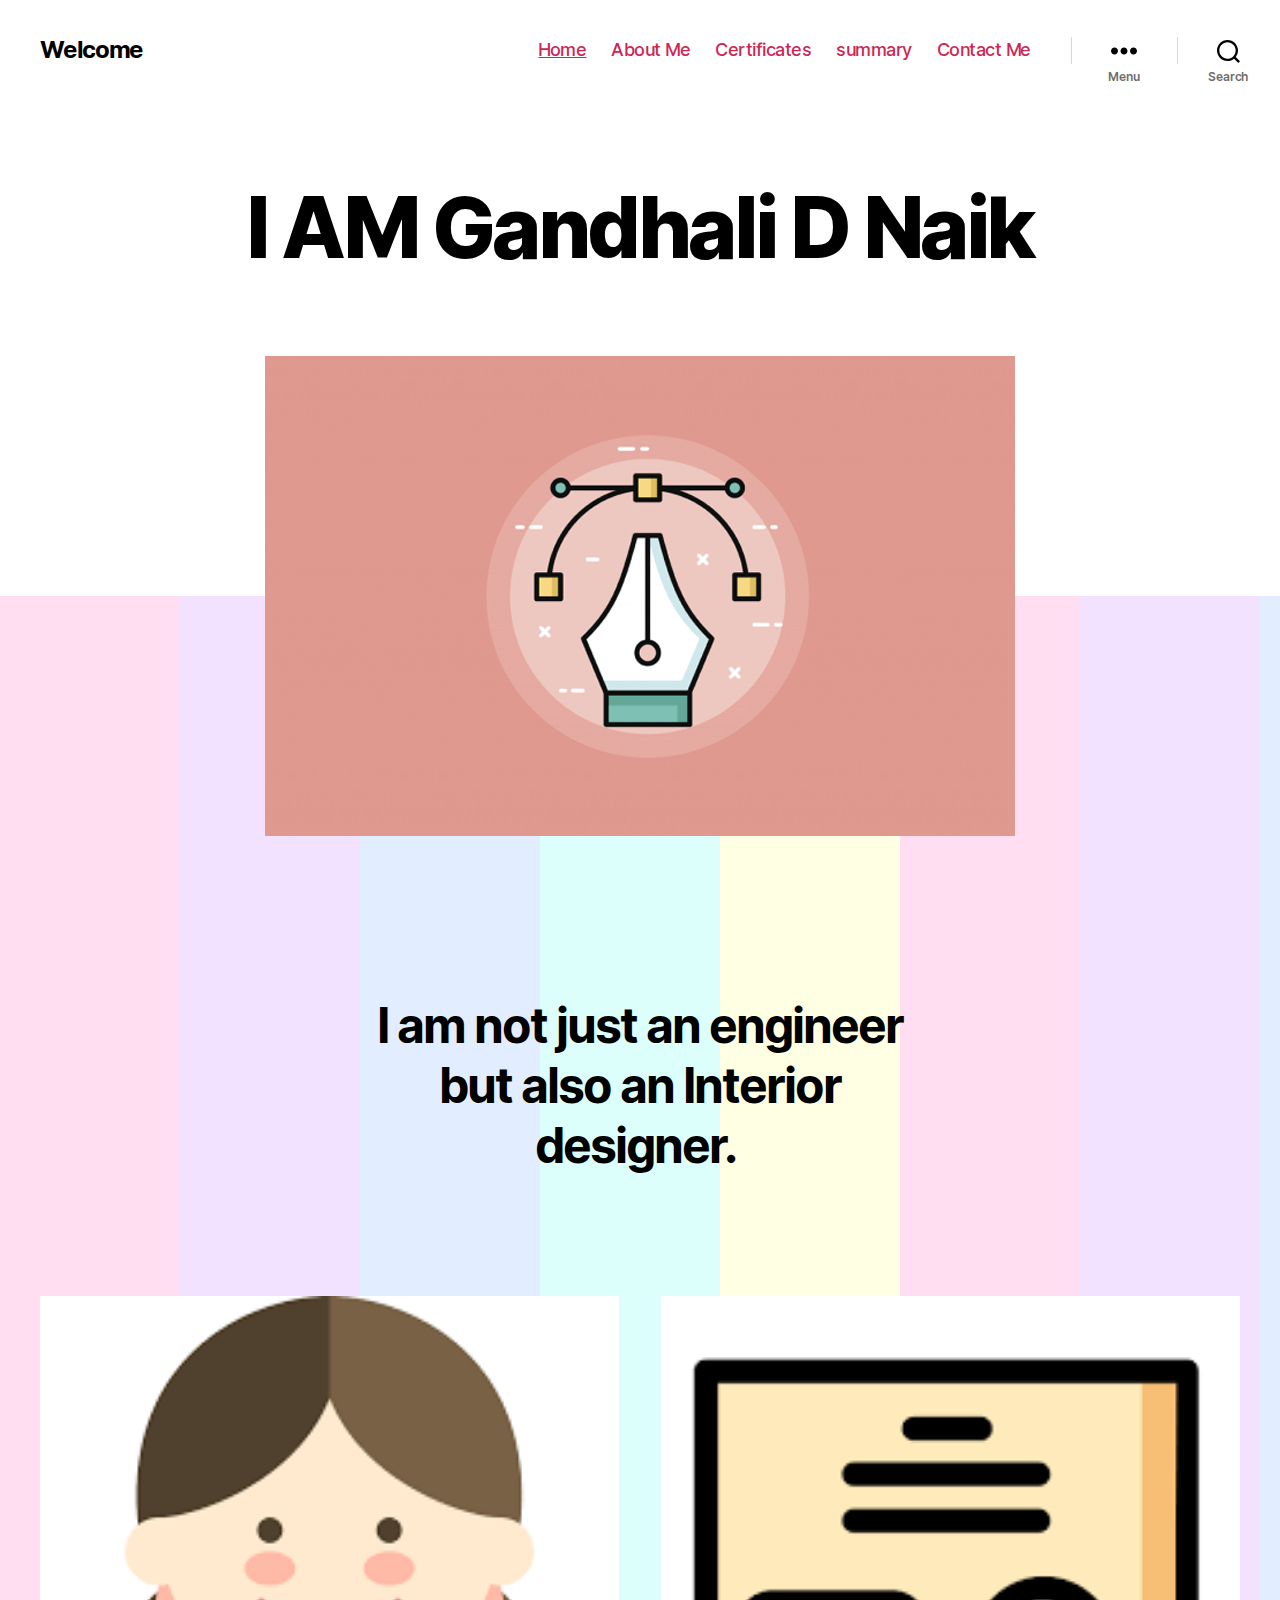
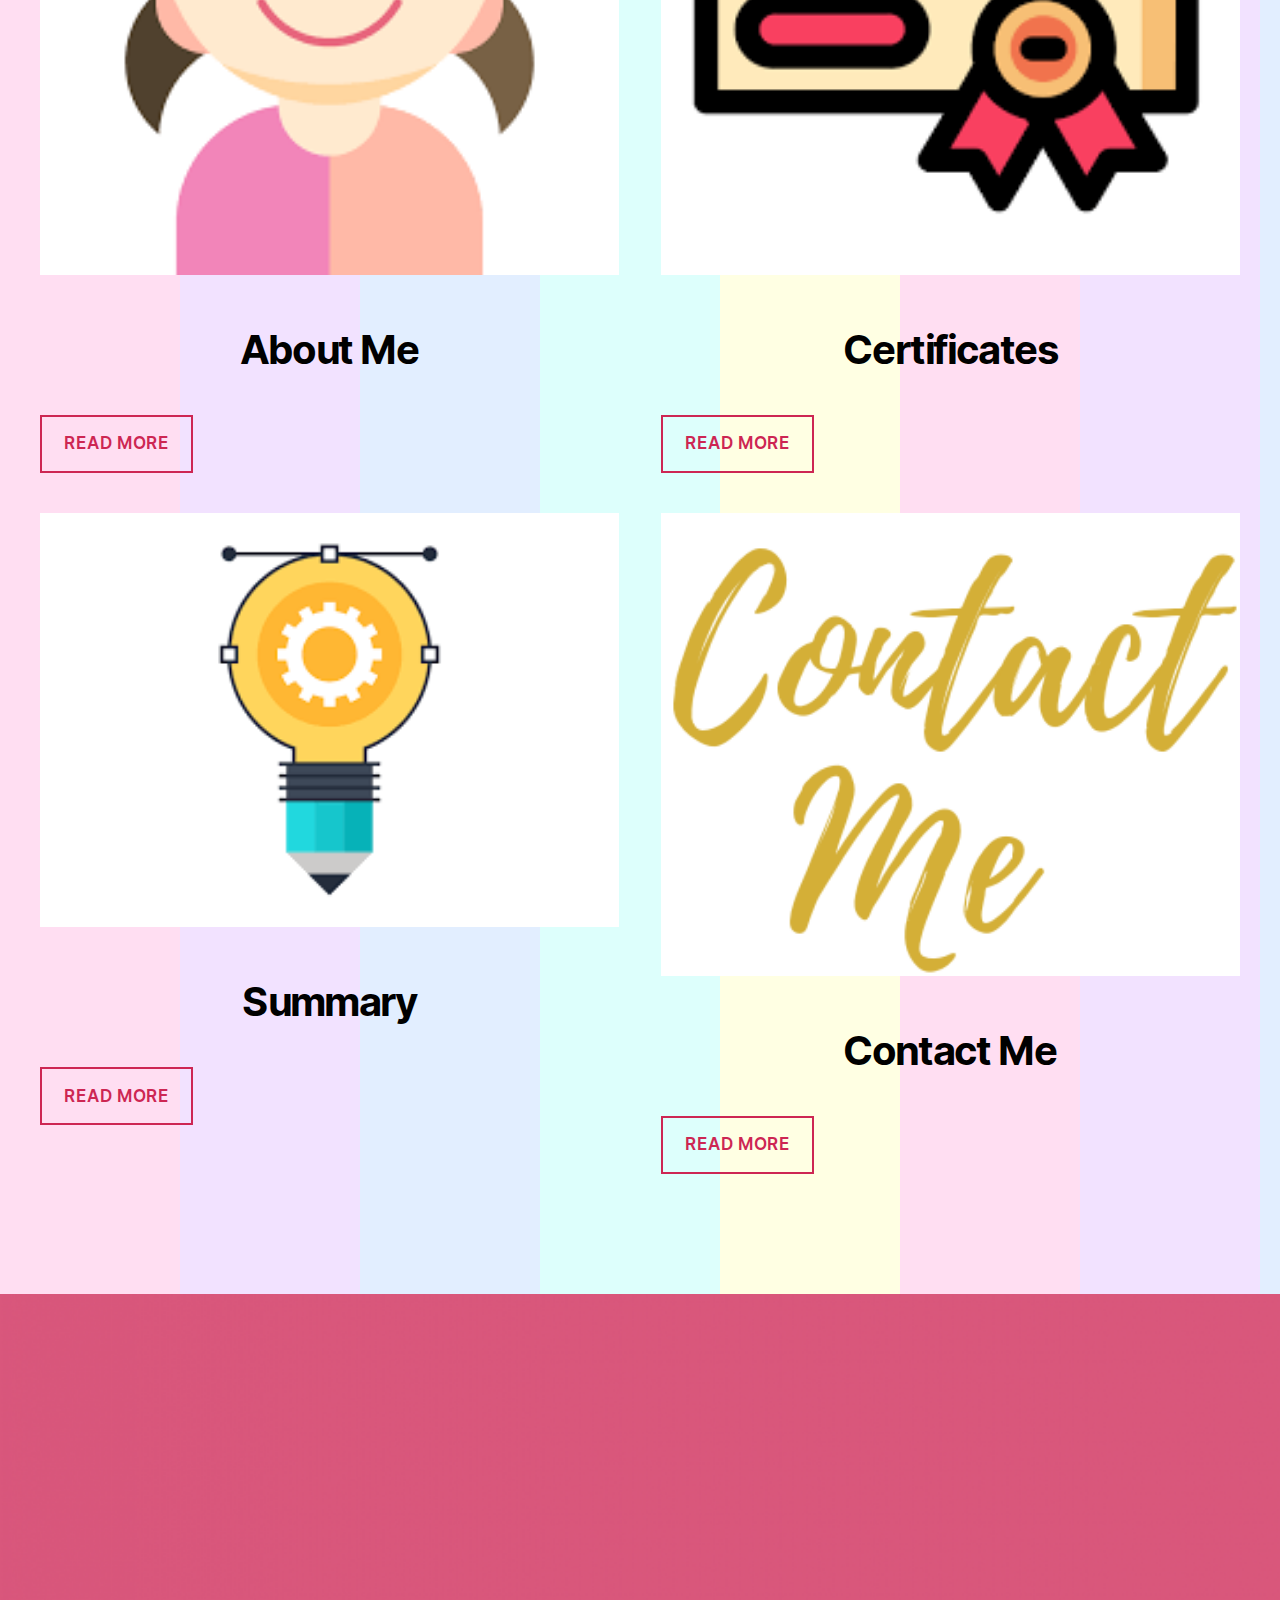
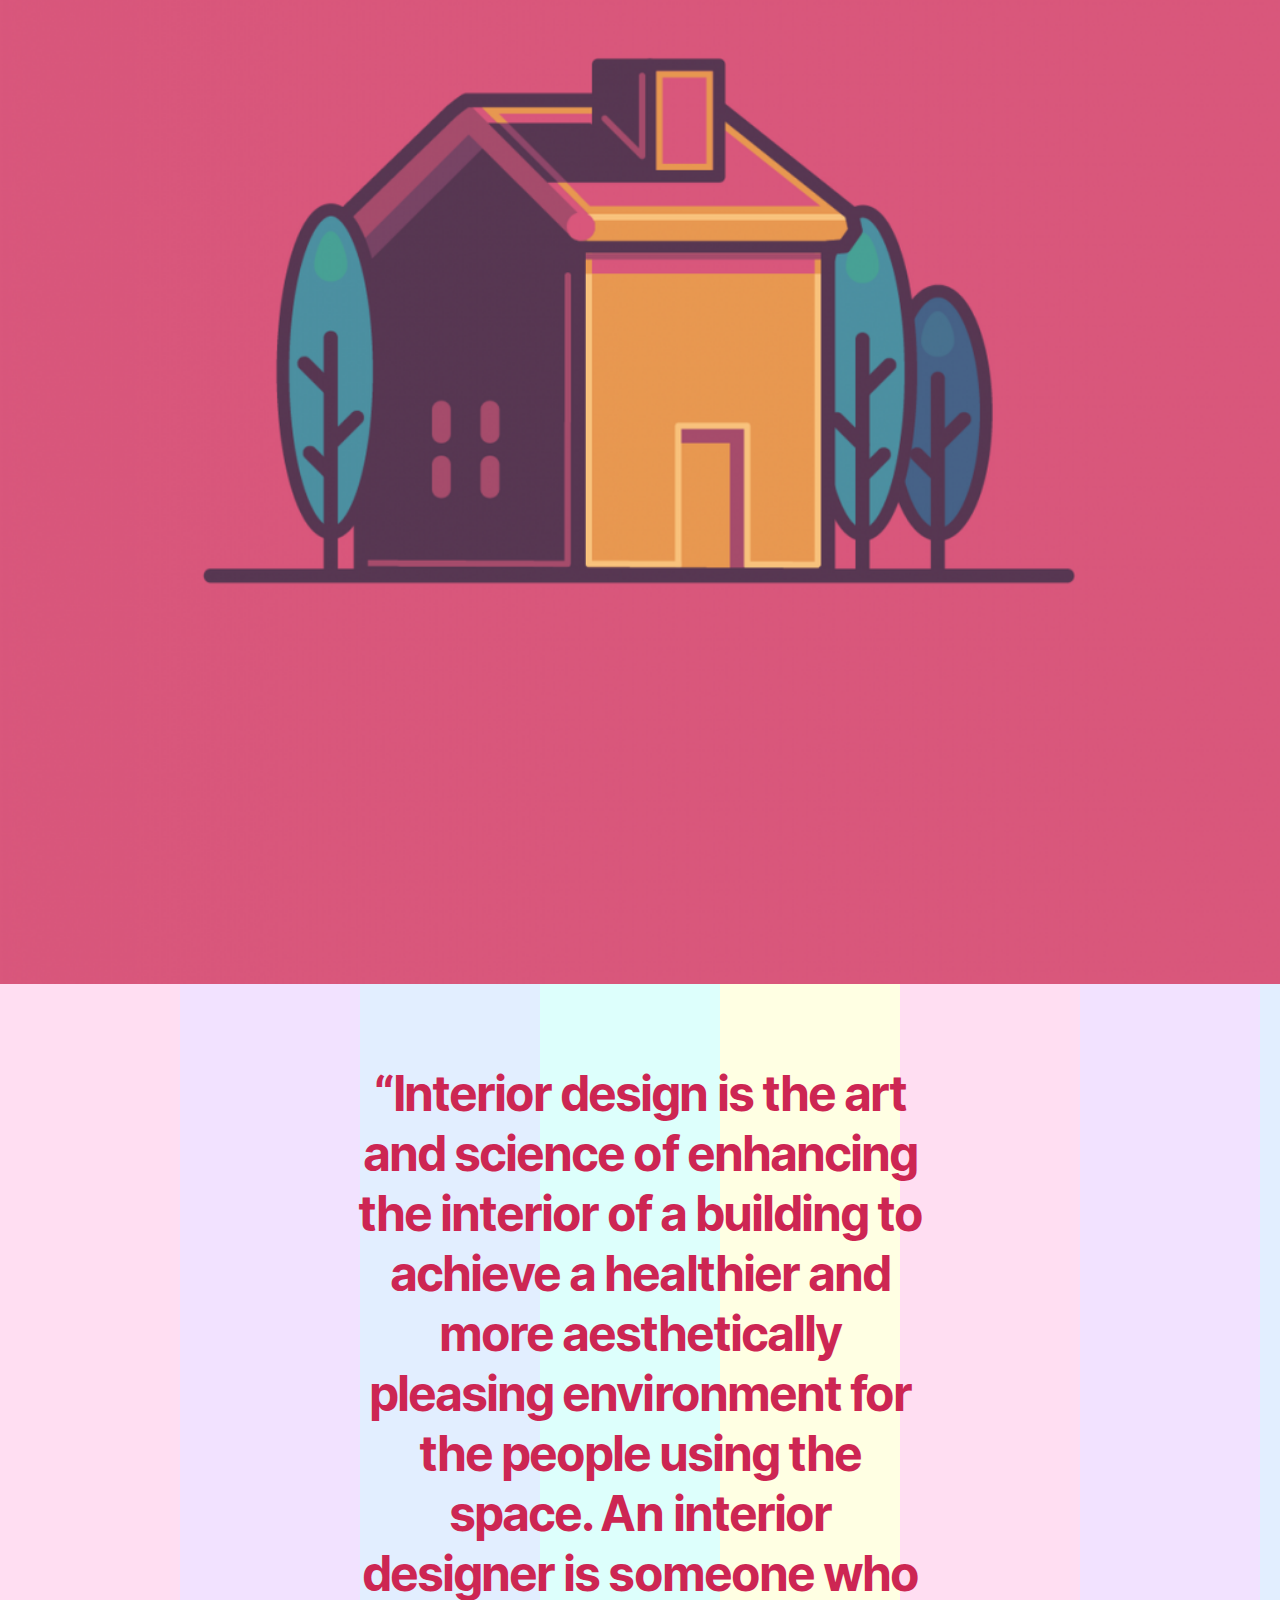
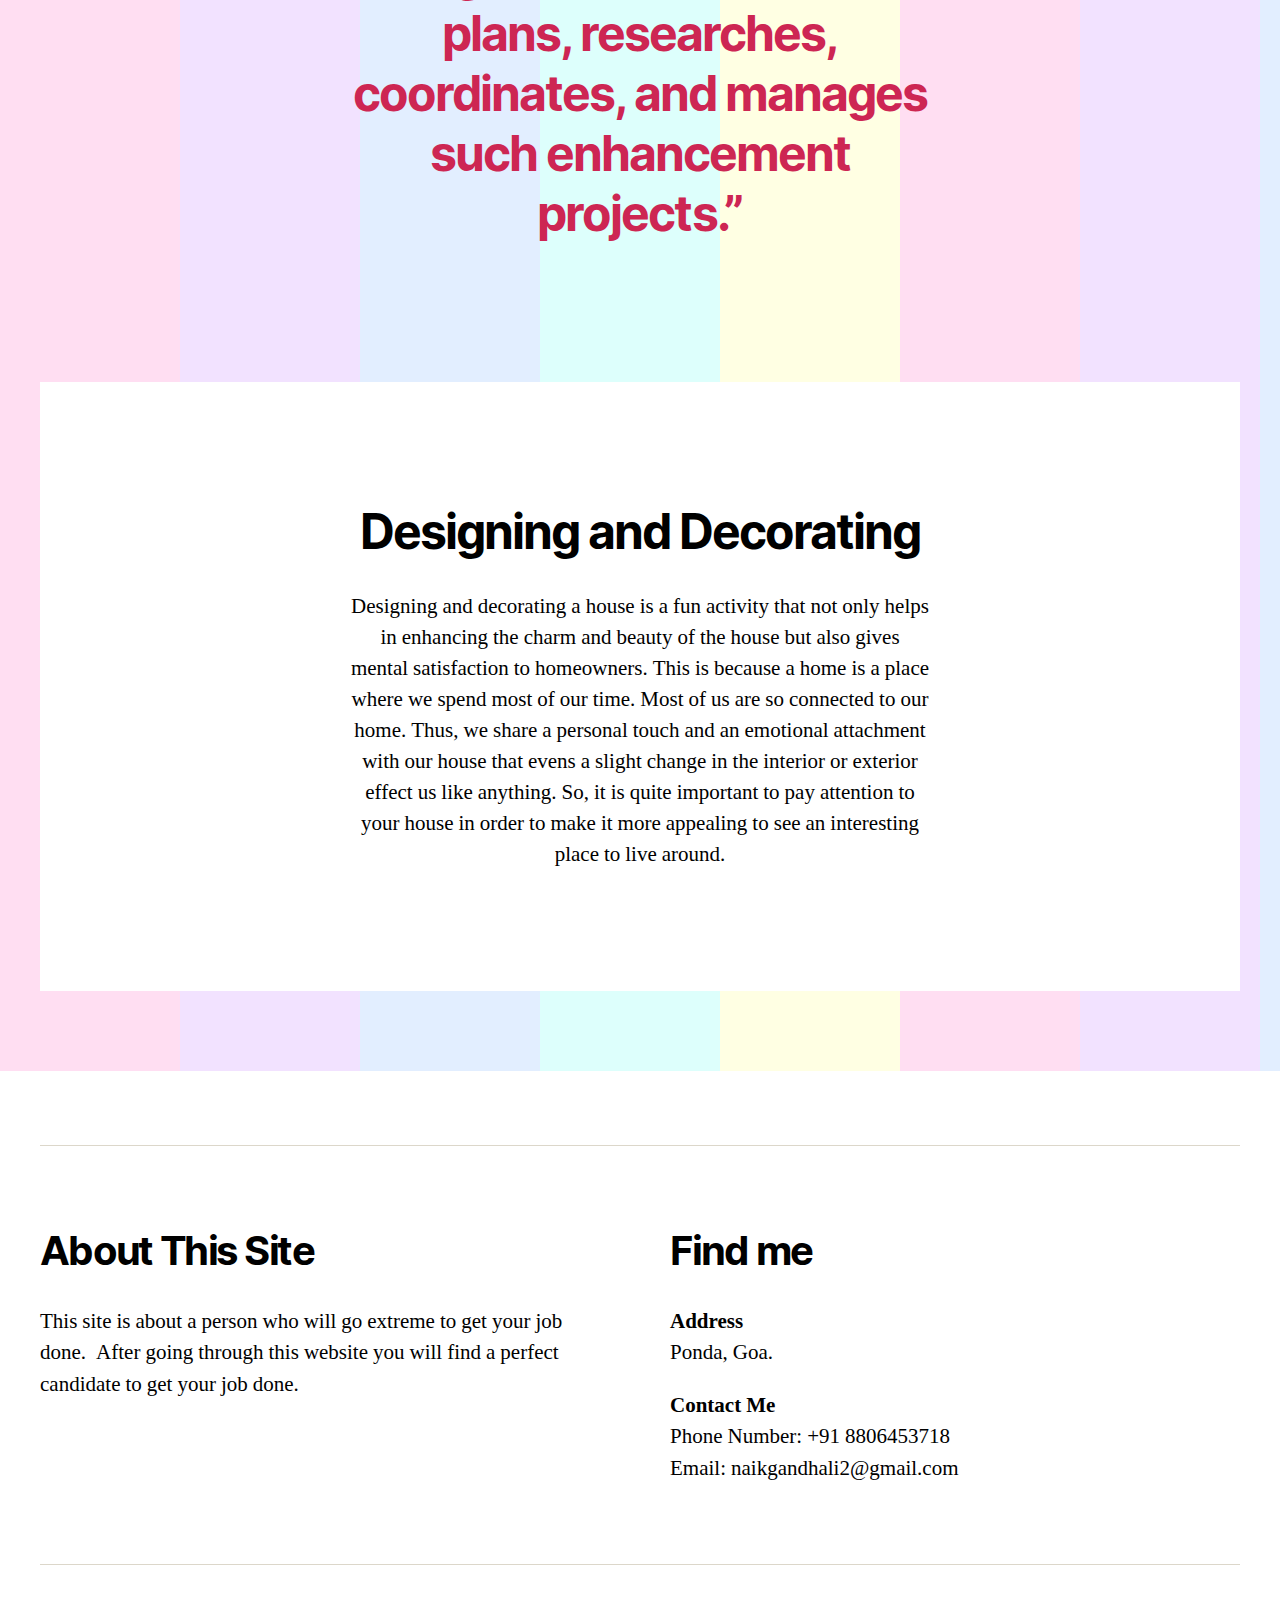
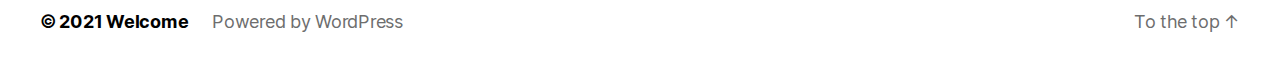
==== commit 6f3ccfd3: "z" ====
--- a/index.html
+++ b/index.html
@@ -8,11 +8,11 @@
 
 		<link rel="profile" href="https://gmpg.org/xfn/11">
 
-		<title>mycv &#8211; Just another WordPress site</title>
+		<title>Welcome</title>
 <meta name="robots" content="max-image-preview:large">
 <link rel="dns-prefetch" href="//s.w.org">
-<link rel="alternate" type="application/rss+xml" title="mycv &raquo; Feed" href="https://gandhalinaik.github.io/mycv/feed/">
-<link rel="alternate" type="application/rss+xml" title="mycv &raquo; Comments Feed" href="https://gandhalinaik.github.io/mycv/comments/feed/">
+<link rel="alternate" type="application/rss+xml" title="Welcome &raquo; Feed" href="https://gandhalinaik.github.io/mycv/feed/">
+<link rel="alternate" type="application/rss+xml" title="Welcome &raquo; Comments Feed" href="https://gandhalinaik.github.io/mycv/comments/feed/">
 		<script>
 			window._wpemojiSettings = {"baseUrl":"https:\/\/s.w.org\/images\/core\/emoji\/13.0.1\/72x72\/","ext":".png","svgUrl":"https:\/\/s.w.org\/images\/core\/emoji\/13.0.1\/svg\/","svgExt":".svg","source":{"concatemoji":"https:\/\/gandhalinaik.github.io\/mycv\/wp-includes\/js\/wp-emoji-release.min.js?ver=5.7"}};
 			!function(e,a,t){var n,r,o,i=a.createElement("canvas"),p=i.getContext&&i.getContext("2d");function s(e,t){var a=String.fromCharCode;p.clearRect(0,0,i.width,i.height),p.fillText(a.apply(this,e),0,0);e=i.toDataURL();return p.clearRect(0,0,i.width,i.height),p.fillText(a.apply(this,t),0,0),e===i.toDataURL()}function c(e){var t=a.createElement("script");t.src=e,t.defer=t.type="text/javascript",a.getElementsByTagName("head")[0].appendChild(t)}for(o=Array("flag","emoji"),t.supports={everything:!0,everythingExceptFlag:!0},r=0;r<o.length;r++)t.supports[o[r]]=function(e){if(!p||!p.fillText)return!1;switch(p.textBaseline="top",p.font="600 32px Arial",e){case"flag":return s([127987,65039,8205,9895,65039],[127987,65039,8203,9895,65039])?!1:!s([55356,56826,55356,56819],[55356,56826,8203,55356,56819])&&!s([55356,57332,56128,56423,56128,56418,56128,56421,56128,56430,56128,56423,56128,56447],[55356,57332,8203,56128,56423,8203,56128,56418,8203,56128,56421,8203,56128,56430,8203,56128,56423,8203,56128,56447]);case"emoji":return!s([55357,56424,8205,55356,57212],[55357,56424,8203,55356,57212])}return!1}(o[r]),t.supports.everything=t.supports.everything&&t.supports[o[r]],"flag"!==o[r]&&(t.supports.everythingExceptFlag=t.supports.everythingExceptFlag&&t.supports[o[r]]);t.supports.everythingExceptFlag=t.supports.everythingExceptFlag&&!t.supports.flag,t.DOMReady=!1,t.readyCallback=function(){t.DOMReady=!0},t.supports.everything||(n=function(){t.readyCallback()},a.addEventListener?(a.addEventListener("DOMContentLoaded",n,!1),e.addEventListener("load",n,!1)):(e.attachEvent("onload",n),a.attachEvent("onreadystatechange",function(){"complete"===a.readyState&&t.readyCallback()})),(n=t.source||{}).concatemoji?c(n.concatemoji):n.wpemoji&&n.twemoji&&(c(n.twemoji),c(n.wpemoji)))}(window,document,window._wpemojiSettings);
@@ -44,10 +44,15 @@
 <link rel="alternate" type="application/json+oembed" href="https://gandhalinaik.github.io/mycv/wp-json/oembed/1.0/embed?url=https%3A%2F%2Fgandhalinaik.github.io%2Fmycv%2F">
 <link rel="alternate" type="text/xml+oembed" href="https://gandhalinaik.github.io/mycv/wp-json/oembed/1.0/embed?url=https%3A%2F%2Fgandhalinaik.github.io%2Fmycv%2F&#038;format=xml">
 	<script>document.documentElement.className = document.documentElement.className.replace( 'no-js', 'js' );</script>
-	
+	<style id="custom-background-css">body.custom-background { background-image: url("https://gandhalinaik.github.io/mycv/wp-content/uploads/2021/04/9747.png"); background-position: left top; background-size: auto; background-repeat: repeat; background-attachment: scroll; }</style>
+	<link rel="icon" href="https://gandhalinaik.github.io/mycv/wp-content/uploads/2021/04/cropped-Kg0C4hga-32x32.png" sizes="32x32">
+<link rel="icon" href="https://gandhalinaik.github.io/mycv/wp-content/uploads/2021/04/cropped-Kg0C4hga-192x192.png" sizes="192x192">
+<link rel="apple-touch-icon" href="https://gandhalinaik.github.io/mycv/wp-content/uploads/2021/04/cropped-Kg0C4hga-180x180.png">
+<meta name="msapplication-TileImage" content="https://gandhalinaik.github.io/mycv/wp-content/uploads/2021/04/cropped-Kg0C4hga-270x270.png">
+
 	</head>
 
-	<body class="home page-template-default page page-id-11 wp-embed-responsive singular enable-search-modal has-post-thumbnail has-no-pagination not-showing-comments show-avatars footer-top-visible">
+	<body class="home page-template-default page page-id-11 custom-background wp-embed-responsive singular enable-search-modal has-post-thumbnail has-no-pagination not-showing-comments show-avatars footer-top-visible">
 
 		<a class="skip-link screen-reader-text" href="#site-content">Skip to the content</a>
 		<header id="site-header" class="header-footer-group" role="banner">
@@ -68,9 +73,7 @@
 					
 					<div class="header-titles">
 
-						<div class="site-title faux-heading"><a href="https://gandhalinaik.github.io/mycv/">mycv</a></div>
-<div class="site-description">Just another WordPress site</div>
-<!-- .site-description -->
+						<div class="site-title faux-heading"><a href="https://gandhalinaik.github.io/mycv/">Welcome</a></div>
 					</div>
 <!-- .header-titles -->
 
@@ -93,9 +96,10 @@
 								<ul class="primary-menu reset-list-style">
 
 								<li id="menu-item-20" class="menu-item menu-item-type-custom menu-item-object-custom current-menu-item current_page_item menu-item-home menu-item-20"><a href="https://gandhalinaik.github.io/mycv/" aria-current="page">Home</a></li>
-<li id="menu-item-21" class="menu-item menu-item-type-post_type menu-item-object-page menu-item-21"><a href="https://gandhalinaik.github.io/mycv/about/">About</a></li>
-<li id="menu-item-22" class="menu-item menu-item-type-post_type menu-item-object-page menu-item-22"><a href="https://gandhalinaik.github.io/mycv/blog/">Blog</a></li>
-<li id="menu-item-23" class="menu-item menu-item-type-post_type menu-item-object-page menu-item-23"><a href="https://gandhalinaik.github.io/mycv/contact/">Contact</a></li>
+<li id="menu-item-21" class="menu-item menu-item-type-post_type menu-item-object-page menu-item-21"><a href="https://gandhalinaik.github.io/mycv/about/">About Me</a></li>
+<li id="menu-item-22" class="menu-item menu-item-type-post_type menu-item-object-page menu-item-22"><a href="https://gandhalinaik.github.io/mycv/blog/">Certificates</a></li>
+<li id="menu-item-65" class="menu-item menu-item-type-post_type menu-item-object-page menu-item-65"><a href="https://gandhalinaik.github.io/mycv/about/">summary</a></li>
+<li id="menu-item-23" class="menu-item menu-item-type-post_type menu-item-object-page menu-item-23"><a href="https://gandhalinaik.github.io/mycv/contact/">Contact Me</a></li>
 
 								</ul>
 
@@ -190,15 +194,19 @@
 <!-- .ancestor-wrapper -->
 </li>
 <li id="menu-item-25" class="menu-item menu-item-type-post_type menu-item-object-page menu-item-25">
-<div class="ancestor-wrapper"><a href="https://gandhalinaik.github.io/mycv/about/">About</a></div>
+<div class="ancestor-wrapper"><a href="https://gandhalinaik.github.io/mycv/about/">About Me</a></div>
 <!-- .ancestor-wrapper -->
 </li>
 <li id="menu-item-26" class="menu-item menu-item-type-post_type menu-item-object-page menu-item-26">
-<div class="ancestor-wrapper"><a href="https://gandhalinaik.github.io/mycv/blog/">Blog</a></div>
+<div class="ancestor-wrapper"><a href="https://gandhalinaik.github.io/mycv/blog/">Certificates</a></div>
+<!-- .ancestor-wrapper -->
+</li>
+<li id="menu-item-62" class="menu-item menu-item-type-post_type menu-item-object-page menu-item-62">
+<div class="ancestor-wrapper"><a href="https://gandhalinaik.github.io/mycv/about/">summary</a></div>
 <!-- .ancestor-wrapper -->
 </li>
 <li id="menu-item-27" class="menu-item menu-item-type-post_type menu-item-object-page menu-item-27">
-<div class="ancestor-wrapper"><a href="https://gandhalinaik.github.io/mycv/contact/">Contact</a></div>
+<div class="ancestor-wrapper"><a href="https://gandhalinaik.github.io/mycv/contact/">Contact Me</a></div>
 <!-- .ancestor-wrapper -->
 </li>
 						</ul>
@@ -210,23 +218,7 @@
 
 						<ul class="modal-menu reset-list-style">
 
-						<li class="menu-item menu-item-type-custom menu-item-object-custom current-menu-item current_page_item menu-item-home menu-item-20">
-<div class="ancestor-wrapper"><a href="https://gandhalinaik.github.io/mycv/" aria-current="page">Home</a></div>
-<!-- .ancestor-wrapper -->
-</li>
-<li class="menu-item menu-item-type-post_type menu-item-object-page menu-item-21">
-<div class="ancestor-wrapper"><a href="https://gandhalinaik.github.io/mycv/about/">About</a></div>
-<!-- .ancestor-wrapper -->
-</li>
-<li class="menu-item menu-item-type-post_type menu-item-object-page menu-item-22">
-<div class="ancestor-wrapper"><a href="https://gandhalinaik.github.io/mycv/blog/">Blog</a></div>
-<!-- .ancestor-wrapper -->
-</li>
-<li class="menu-item menu-item-type-post_type menu-item-object-page menu-item-23">
-<div class="ancestor-wrapper"><a href="https://gandhalinaik.github.io/mycv/contact/">Contact</a></div>
-<!-- .ancestor-wrapper -->
-</li>
-
+						
 						</ul>
 
 					</nav>
@@ -241,12 +233,7 @@
 					<nav aria-label="Expanded Social links" role="navigation">
 						<ul class="social-menu reset-list-style social-icons fill-children-current-color">
 
-							<li id="menu-item-28" class="menu-item menu-item-type-custom menu-item-object-custom menu-item-28"><a href="https://www.yelp.com/"><span class="screen-reader-text">Yelp</span><svg class="svg-icon" aria-hidden="true" role="img" focusable="false" width="24" height="24" viewbox="0 0 24 24" xmlns="http://www.w3.org/2000/svg"><path d="M12.271,16.718v1.417q-.011,3.257-.067,3.4a.707.707,0,0,1-.569.446,4.637,4.637,0,0,1-2.024-.424A4.609,4.609,0,0,1,7.8,20.565a.844.844,0,0,1-.19-.4.692.692,0,0,1,.044-.29,3.181,3.181,0,0,1,.379-.524q.335-.412,2.019-2.409.011,0,.669-.781a.757.757,0,0,1,.44-.274.965.965,0,0,1,.552.039.945.945,0,0,1,.418.324.732.732,0,0,1,.139.468Zm-1.662-2.8a.783.783,0,0,1-.58.781l-1.339.435q-3.067.981-3.257.981a.711.711,0,0,1-.6-.4,2.636,2.636,0,0,1-.19-.836,9.134,9.134,0,0,1,.011-1.857,3.559,3.559,0,0,1,.335-1.389.659.659,0,0,1,.625-.357,22.629,22.629,0,0,1,2.253.859q.781.324,1.283.524l.937.379a.771.771,0,0,1,.4.34A.982.982,0,0,1,10.609,13.917Zm9.213,3.313a4.467,4.467,0,0,1-1.021,1.8,4.559,4.559,0,0,1-1.512,1.417.671.671,0,0,1-.7-.078q-.156-.112-2.052-3.2l-.524-.859a.761.761,0,0,1-.128-.513.957.957,0,0,1,.217-.513.774.774,0,0,1,.926-.29q.011.011,1.327.446,2.264.736,2.7.887a2.082,2.082,0,0,1,.524.229.673.673,0,0,1,.245.68Zm-7.5-7.049q.056,1.137-.6,1.361-.647.19-1.272-.792L6.237,4.08a.7.7,0,0,1,.212-.691,5.788,5.788,0,0,1,2.314-1,5.928,5.928,0,0,1,2.5-.352.681.681,0,0,1,.547.5q.034.2.245,3.407T12.327,10.181Zm7.384,1.2a.679.679,0,0,1-.29.658q-.167.112-3.67.959-.747.167-1.015.257l.011-.022a.769.769,0,0,1-.513-.044.914.914,0,0,1-.413-.357.786.786,0,0,1,0-.971q.011-.011.836-1.137,1.394-1.908,1.673-2.275a2.423,2.423,0,0,1,.379-.435A.7.7,0,0,1,17.435,8a4.482,4.482,0,0,1,1.372,1.489,4.81,4.81,0,0,1,.9,1.868v.034Z"></path></svg></a></li>
-<li id="menu-item-29" class="menu-item menu-item-type-custom menu-item-object-custom menu-item-29"><a href="https://www.facebook.com/wordpress"><span class="screen-reader-text">Facebook</span><svg class="svg-icon" aria-hidden="true" role="img" focusable="false" width="24" height="24" viewbox="0 0 24 24" xmlns="http://www.w3.org/2000/svg"><path d="M12 2C6.5 2 2 6.5 2 12c0 5 3.7 9.1 8.4 9.9v-7H7.9V12h2.5V9.8c0-2.5 1.5-3.9 3.8-3.9 1.1 0 2.2.2 2.2.2v2.5h-1.3c-1.2 0-1.6.8-1.6 1.6V12h2.8l-.4 2.9h-2.3v7C18.3 21.1 22 17 22 12c0-5.5-4.5-10-10-10z"></path></svg></a></li>
-<li id="menu-item-30" class="menu-item menu-item-type-custom menu-item-object-custom menu-item-30"><a href="https://twitter.com/wordpress"><span class="screen-reader-text">Twitter</span><svg class="svg-icon" aria-hidden="true" role="img" focusable="false" width="24" height="24" viewbox="0 0 24 24" xmlns="http://www.w3.org/2000/svg"><path d="M22.23,5.924c-0.736,0.326-1.527,0.547-2.357,0.646c0.847-0.508,1.498-1.312,1.804-2.27 c-0.793,0.47-1.671,0.812-2.606,0.996C18.324,4.498,17.257,4,16.077,4c-2.266,0-4.103,1.837-4.103,4.103 c0,0.322,0.036,0.635,0.106,0.935C8.67,8.867,5.647,7.234,3.623,4.751C3.27,5.357,3.067,6.062,3.067,6.814 c0,1.424,0.724,2.679,1.825,3.415c-0.673-0.021-1.305-0.206-1.859-0.513c0,0.017,0,0.034,0,0.052c0,1.988,1.414,3.647,3.292,4.023 c-0.344,0.094-0.707,0.144-1.081,0.144c-0.264,0-0.521-0.026-0.772-0.074c0.522,1.63,2.038,2.816,3.833,2.85 c-1.404,1.1-3.174,1.756-5.096,1.756c-0.331,0-0.658-0.019-0.979-0.057c1.816,1.164,3.973,1.843,6.29,1.843 c7.547,0,11.675-6.252,11.675-11.675c0-0.178-0.004-0.355-0.012-0.531C20.985,7.47,21.68,6.747,22.23,5.924z"></path></svg></a></li>
-<li id="menu-item-31" class="menu-item menu-item-type-custom menu-item-object-custom menu-item-31"><a href="https://www.instagram.com/explore/tags/wordcamp/"><span class="screen-reader-text">Instagram</span><svg class="svg-icon" aria-hidden="true" role="img" focusable="false" width="24" height="24" viewbox="0 0 24 24" xmlns="http://www.w3.org/2000/svg"><path d="M12,4.622c2.403,0,2.688,0.009,3.637,0.052c0.877,0.04,1.354,0.187,1.671,0.31c0.42,0.163,0.72,0.358,1.035,0.673 c0.315,0.315,0.51,0.615,0.673,1.035c0.123,0.317,0.27,0.794,0.31,1.671c0.043,0.949,0.052,1.234,0.052,3.637 s-0.009,2.688-0.052,3.637c-0.04,0.877-0.187,1.354-0.31,1.671c-0.163,0.42-0.358,0.72-0.673,1.035 c-0.315,0.315-0.615,0.51-1.035,0.673c-0.317,0.123-0.794,0.27-1.671,0.31c-0.949,0.043-1.233,0.052-3.637,0.052 s-2.688-0.009-3.637-0.052c-0.877-0.04-1.354-0.187-1.671-0.31c-0.42-0.163-0.72-0.358-1.035-0.673 c-0.315-0.315-0.51-0.615-0.673-1.035c-0.123-0.317-0.27-0.794-0.31-1.671C4.631,14.688,4.622,14.403,4.622,12 s0.009-2.688,0.052-3.637c0.04-0.877,0.187-1.354,0.31-1.671c0.163-0.42,0.358-0.72,0.673-1.035 c0.315-0.315,0.615-0.51,1.035-0.673c0.317-0.123,0.794-0.27,1.671-0.31C9.312,4.631,9.597,4.622,12,4.622 M12,3 C9.556,3,9.249,3.01,8.289,3.054C7.331,3.098,6.677,3.25,6.105,3.472C5.513,3.702,5.011,4.01,4.511,4.511 c-0.5,0.5-0.808,1.002-1.038,1.594C3.25,6.677,3.098,7.331,3.054,8.289C3.01,9.249,3,9.556,3,12c0,2.444,0.01,2.751,0.054,3.711 c0.044,0.958,0.196,1.612,0.418,2.185c0.23,0.592,0.538,1.094,1.038,1.594c0.5,0.5,1.002,0.808,1.594,1.038 c0.572,0.222,1.227,0.375,2.185,0.418C9.249,20.99,9.556,21,12,21s2.751-0.01,3.711-0.054c0.958-0.044,1.612-0.196,2.185-0.418 c0.592-0.23,1.094-0.538,1.594-1.038c0.5-0.5,0.808-1.002,1.038-1.594c0.222-0.572,0.375-1.227,0.418-2.185 C20.99,14.751,21,14.444,21,12s-0.01-2.751-0.054-3.711c-0.044-0.958-0.196-1.612-0.418-2.185c-0.23-0.592-0.538-1.094-1.038-1.594 c-0.5-0.5-1.002-0.808-1.594-1.038c-0.572-0.222-1.227-0.375-2.185-0.418C14.751,3.01,14.444,3,12,3L12,3z M12,7.378 c-2.552,0-4.622,2.069-4.622,4.622S9.448,16.622,12,16.622s4.622-2.069,4.622-4.622S14.552,7.378,12,7.378z M12,15 c-1.657,0-3-1.343-3-3s1.343-3,3-3s3,1.343,3,3S13.657,15,12,15z M16.804,6.116c-0.596,0-1.08,0.484-1.08,1.08 s0.484,1.08,1.08,1.08c0.596,0,1.08-0.484,1.08-1.08S17.401,6.116,16.804,6.116z"></path></svg></a></li>
-<li id="menu-item-32" class="menu-item menu-item-type-custom menu-item-object-custom menu-item-32"><a href="mailto:wordpress@example.com"><span class="screen-reader-text">Email</span><svg class="svg-icon" aria-hidden="true" role="img" focusable="false" width="24" height="24" viewbox="0 0 24 24" xmlns="http://www.w3.org/2000/svg"><path d="M20,4H4C2.895,4,2,4.895,2,6v12c0,1.105,0.895,2,2,2h16c1.105,0,2-0.895,2-2V6C22,4.895,21.105,4,20,4z M20,8.236l-8,4.882 L4,8.236V6h16V8.236z"></path></svg></a></li>
-
+							
 						</ul>
 					</nav><!-- .social-menu -->
 
@@ -273,7 +260,7 @@
 
 	<div class="entry-header-inner section-inner medium">
 
-		<h1 class="entry-title">The New UMoMA Opens its Doors</h1>
+		<h1 class="entry-title">I AM  Gandhali D Naik</h1>
 	</div>
 <!-- .entry-header-inner -->
 
@@ -283,7 +270,7 @@
 
 		<div class="featured-media-inner section-inner">
 
-			<img width="1200" height="769" src="https://gandhalinaik.github.io/mycv/wp-content/uploads/2021/04/2020-landscape-1.png" class="attachment-post-thumbnail size-post-thumbnail wp-post-image" alt="" loading="lazy" srcset="https://gandhalinaik.github.io/mycv/wp-content/uploads/2021/04/2020-landscape-1.png 1200w, https://gandhalinaik.github.io/mycv/wp-content/uploads/2021/04/2020-landscape-1-300x192.png 300w, https://gandhalinaik.github.io/mycv/wp-content/uploads/2021/04/2020-landscape-1-1024x656.png 1024w, https://gandhalinaik.github.io/mycv/wp-content/uploads/2021/04/2020-landscape-1-768x492.png 768w" sizes="(max-width: 1200px) 100vw, 1200px">
+			<img width="750" height="480" src="https://gandhalinaik.github.io/mycv/wp-content/uploads/2021/04/free-vector-image-designs-header-1.png" class="attachment-post-thumbnail size-post-thumbnail wp-post-image" alt="" loading="lazy" srcset="https://gandhalinaik.github.io/mycv/wp-content/uploads/2021/04/free-vector-image-designs-header-1.png 750w, https://gandhalinaik.github.io/mycv/wp-content/uploads/2021/04/free-vector-image-designs-header-1-300x192.png 300w" sizes="(max-width: 750px) 100vw, 750px">
 		</div>
 <!-- .featured-media-inner -->
 
@@ -294,46 +281,99 @@
 
 		<div class="entry-content">
 
-			<div class="wp-block-group alignwide"><div class="wp-block-group__inner-container"><h2 class="has-text-align-center">The premier destination for modern art in Northern Sweden. Open from 10 AM to 6 PM every day during the summer months.</h2></div></div>
+			
+<div class="wp-block-group alignwide"><div class="wp-block-group__inner-container">
+<h2 class="has-text-align-center has-primary-color has-text-color">I am not just an engineer but also an Interior designer.&nbsp;</h2>
+</div></div>
+
+
+
 <div class="wp-block-columns alignwide">
 <div class="wp-block-column">
 <div class="wp-block-group"><div class="wp-block-group__inner-container">
-<figure class="wp-block-image alignfull size-full"><img src="https://gandhalinaik.github.io/mycv/wp-content/themes/twentytwenty/assets/images/2020-three-quarters-1.png" alt="" class="wp-image-37"></figure><h3>Works and Days</h3>
-<p>August 1 &#8212; December 1</p>
-<div class="wp-block-button is-style-outline"><a class="wp-block-button__link" href="https://make.wordpress.org/core/2019/09/27/block-editor-theme-related-updates-in-wordpress-5-3/">Read More</a></div>
-</div></div>
+<figure class="wp-block-image alignfull size-large is-style-default"><img loading="lazy" width="225" height="225" src="https://gandhalinaik.github.io/mycv/wp-content/uploads/2021/04/images-2.png" alt="" class="wp-image-44" srcset="https://gandhalinaik.github.io/mycv/wp-content/uploads/2021/04/images-2.png 225w, https://gandhalinaik.github.io/mycv/wp-content/uploads/2021/04/images-2-150x150.png 150w" sizes="(max-width: 225px) 100vw, 225px"></figure>
+
+
+
+<h3 class="has-text-align-center"><strong>About Me</strong></h3>
+
+
+
+<div class="wp-block-button aligncenter is-style-outline"><a class="wp-block-button__link" href="https://make.wordpress.org/core/2019/09/27/block-editor-theme-related-updates-in-wordpress-5-3/">Read More</a></div>
+</div></div>
+
+
+
 <div class="wp-block-group"><div class="wp-block-group__inner-container">
-<figure class="wp-block-image alignfull size-full"><img src="https://gandhalinaik.github.io/mycv/wp-content/themes/twentytwenty/assets/images/2020-three-quarters-3.png" alt="" class="wp-image-37"></figure><h3>Theatre of Operations</h3>
-<p>October 1 &#8212; December 1</p>
-<div class="wp-block-button is-style-outline"><a class="wp-block-button__link" href="https://make.wordpress.org/core/2019/09/27/block-editor-theme-related-updates-in-wordpress-5-3/">Read More</a></div>
-</div></div>
-</div>
+<figure class="wp-block-image alignfull size-large"><img loading="lazy" width="266" height="190" src="https://gandhalinaik.github.io/mycv/wp-content/uploads/2021/04/images.png" alt="" class="wp-image-51"></figure>
+
+
+
+<h3 class="has-text-align-center"><strong>Summary</strong></h3>
+
+
+
+<div class="wp-block-button aligncenter is-style-outline"><a class="wp-block-button__link" href="https://make.wordpress.org/core/2019/09/27/block-editor-theme-related-updates-in-wordpress-5-3/">Read More</a></div>
+</div></div>
+</div>
+
+
+
 <div class="wp-block-column">
 <div class="wp-block-group"><div class="wp-block-group__inner-container">
-<figure class="wp-block-image alignfull size-full"><img src="https://gandhalinaik.github.io/mycv/wp-content/themes/twentytwenty/assets/images/2020-three-quarters-2.png" alt="" class="wp-image-37"></figure><h3>The Life I Deserve</h3>
-<p>August 1 &#8212; December 1</p>
-<div class="wp-block-button is-style-outline"><a class="wp-block-button__link" href="https://make.wordpress.org/core/2019/09/27/block-editor-theme-related-updates-in-wordpress-5-3/">Read More</a></div>
-</div></div>
+<figure class="wp-block-image alignfull size-large"><img loading="lazy" width="225" height="225" src="https://gandhalinaik.github.io/mycv/wp-content/uploads/2021/04/images-3-1.png" alt="" class="wp-image-47" srcset="https://gandhalinaik.github.io/mycv/wp-content/uploads/2021/04/images-3-1.png 225w, https://gandhalinaik.github.io/mycv/wp-content/uploads/2021/04/images-3-1-150x150.png 150w" sizes="(max-width: 225px) 100vw, 225px"></figure>
+
+
+
+<h3 class="has-text-align-center"><strong>Certificates</strong></h3>
+
+
+
+<div class="wp-block-button aligncenter is-style-outline"><a class="wp-block-button__link" href="https://make.wordpress.org/core/2019/09/27/block-editor-theme-related-updates-in-wordpress-5-3/">Read More</a></div>
+</div></div>
+
+
+
 <div class="wp-block-group"><div class="wp-block-group__inner-container">
-<figure class="wp-block-image alignfull size-full"><img src="https://gandhalinaik.github.io/mycv/wp-content/themes/twentytwenty/assets/images/2020-three-quarters-4.png" alt="" class="wp-image-37"></figure><h3>From Signac to Matisse</h3>
-<p>October 1 &#8212; December 1</p>
-<div class="wp-block-button is-style-outline"><a class="wp-block-button__link" href="https://make.wordpress.org/core/2019/09/27/block-editor-theme-related-updates-in-wordpress-5-3/">Read More</a></div>
-</div></div>
-</div>
-</div>
-<figure class="wp-block-image alignfull size-full"><img src="https://gandhalinaik.github.io/mycv/wp-content/themes/twentytwenty/assets/images/2020-landscape-2.png" alt="" class="wp-image-37"></figure><div class="wp-block-group alignwide"><div class="wp-block-group__inner-container"><h2 class="has-accent-color has-text-align-center">&#8220;Cyborgs, as the philosopher Donna Haraway established, are not reverent. They do not remember the cosmos.&#8221;</h2></div></div>
-<p class="has-drop-cap">With seven floors of striking architecture, UMoMA shows exhibitions of international contemporary art, sometimes along with art historical retrospectives. Existential, political and philosophical issues are intrinsic to our programme. As visitor you are invited to guided tours artist talks, lectures, film screenings and other events with free admission</p>
-<p>The exhibitions are produced by UMoMA in collaboration with artists and museums around the world and they often attract international attention. UMoMA has received a Special Commendation from the European Museum of the Year, and was among the top candidates for the Swedish Museum of the Year Award as well as for the Council of Europe Museum Prize.</p>
+<figure class="wp-block-image alignfull size-large"><img loading="lazy" width="328" height="262" src="https://gandhalinaik.github.io/mycv/wp-content/uploads/2021/04/ContactMe.png" alt="" class="wp-image-49" srcset="https://gandhalinaik.github.io/mycv/wp-content/uploads/2021/04/ContactMe.png 328w, https://gandhalinaik.github.io/mycv/wp-content/uploads/2021/04/ContactMe-300x240.png 300w" sizes="(max-width: 328px) 100vw, 328px"></figure>
+
+
+
+<h3 class="has-text-align-center"><strong>Contact Me</strong></h3>
+
+
+
+<div class="wp-block-button aligncenter is-style-outline"><a class="wp-block-button__link" href="https://make.wordpress.org/core/2019/09/27/block-editor-theme-related-updates-in-wordpress-5-3/">Read More</a></div>
+</div></div>
+</div>
+</div>
+
+
+
+<figure class="wp-block-image alignfull size-large"><img loading="lazy" width="1016" height="1024" src="https://gandhalinaik.github.io/mycv/wp-content/uploads/2021/04/DlYUsyjX0AAGaqj-1016x1024.png" alt="" class="wp-image-53" srcset="https://gandhalinaik.github.io/mycv/wp-content/uploads/2021/04/DlYUsyjX0AAGaqj-1016x1024.png 1016w, https://gandhalinaik.github.io/mycv/wp-content/uploads/2021/04/DlYUsyjX0AAGaqj-298x300.png 298w, https://gandhalinaik.github.io/mycv/wp-content/uploads/2021/04/DlYUsyjX0AAGaqj-150x150.png 150w, https://gandhalinaik.github.io/mycv/wp-content/uploads/2021/04/DlYUsyjX0AAGaqj-768x774.png 768w, https://gandhalinaik.github.io/mycv/wp-content/uploads/2021/04/DlYUsyjX0AAGaqj.png 1191w" sizes="(max-width: 1016px) 100vw, 1016px"></figure>
+
+
+
+<div class="wp-block-group alignwide"><div class="wp-block-group__inner-container">
+<h2 class="has-text-align-center has-accent-color has-text-color">“Interior design is the art and science of enhancing the interior of a building to achieve a healthier and more aesthetically pleasing environment for the people using the space. An interior designer is someone who plans, researches, coordinates, and manages such enhancement projects.”</h2>
+</div></div>
+
+
+
 <p></p>
-<div class="wp-block-group alignwide has-background" style="background-color:#ffffff"><div class="wp-block-group__inner-container"><div class="wp-block-group"><div class="wp-block-group__inner-container">
-<h2 class="has-text-align-center">Become a Member and Get Exclusive Offers!</h2>
-<p class="has-text-align-center">Members get access to exclusive exhibits and sales. Our memberships cost $99.99 and are billed annually.</p>
-<div class="wp-block-button aligncenter"><a class="wp-block-button__link" href="https://make.wordpress.org/core/2019/09/27/block-editor-theme-related-updates-in-wordpress-5-3/">Join the Club</a></div>
-</div></div></div></div>
-<figure class="wp-block-gallery alignwide columns-2 is-cropped"><ul class="blocks-gallery-grid">
-<li class="blocks-gallery-item"><figure><img src="https://gandhalinaik.github.io/mycv/wp-content/themes/twentytwenty/assets/images/2020-square-2.png" alt="" data-id="39" data-full-url="https://gandhalinaik.github.io/mycv/wp-content/themes/twentytwenty/assets/images/2020-square-2.png" data-link="assets/images/2020-square-2/" class="wp-image-39"></figure></li>
-<li class="blocks-gallery-item"><figure><img src="https://gandhalinaik.github.io/mycv/wp-content/themes/twentytwenty/assets/images/2020-square-1.png" alt="" data-id="38" data-full-url="https://gandhalinaik.github.io/mycv/wp-content/themes/twentytwenty/assets/images/2020-square-1.png" data-link="https://gandhalinaik.github.io/mycv/wp-content/themes/twentytwenty/assets/images/2020-square-1/" class="wp-image-38"></figure></li>
-</ul></figure>
+
+
+
+<div class="wp-block-group alignwide has-background" style="background-color:#ffffff"><div class="wp-block-group__inner-container">
+<div class="wp-block-group"><div class="wp-block-group__inner-container">
+<h2 class="has-text-align-center">Designing and Decorating</h2>
+
+
+
+<p class="has-text-align-center">Designing and decorating a house is a fun activity that not only helps in enhancing the charm and beauty of the house but also gives mental satisfaction to homeowners. This is because a home is a place where we spend most of our time. Most of us are so connected to our home. Thus, we share a personal touch and an emotional attachment with our house that evens a slight change in the interior or exterior effect us like anything. So, it is quite important to pay attention to your house in order to make it more appealing to see an interesting place to live around.</p>
+</div></div>
+</div></div>
+
 		</div>
 <!-- .entry-content -->
 
@@ -361,12 +401,7 @@
 
 							<ul class="social-menu footer-social reset-list-style social-icons fill-children-current-color">
 
-								<li class="menu-item menu-item-type-custom menu-item-object-custom menu-item-28"><a href="https://www.yelp.com/"><span class="screen-reader-text">Yelp</span><svg class="svg-icon" aria-hidden="true" role="img" focusable="false" width="24" height="24" viewbox="0 0 24 24" xmlns="http://www.w3.org/2000/svg"><path d="M12.271,16.718v1.417q-.011,3.257-.067,3.4a.707.707,0,0,1-.569.446,4.637,4.637,0,0,1-2.024-.424A4.609,4.609,0,0,1,7.8,20.565a.844.844,0,0,1-.19-.4.692.692,0,0,1,.044-.29,3.181,3.181,0,0,1,.379-.524q.335-.412,2.019-2.409.011,0,.669-.781a.757.757,0,0,1,.44-.274.965.965,0,0,1,.552.039.945.945,0,0,1,.418.324.732.732,0,0,1,.139.468Zm-1.662-2.8a.783.783,0,0,1-.58.781l-1.339.435q-3.067.981-3.257.981a.711.711,0,0,1-.6-.4,2.636,2.636,0,0,1-.19-.836,9.134,9.134,0,0,1,.011-1.857,3.559,3.559,0,0,1,.335-1.389.659.659,0,0,1,.625-.357,22.629,22.629,0,0,1,2.253.859q.781.324,1.283.524l.937.379a.771.771,0,0,1,.4.34A.982.982,0,0,1,10.609,13.917Zm9.213,3.313a4.467,4.467,0,0,1-1.021,1.8,4.559,4.559,0,0,1-1.512,1.417.671.671,0,0,1-.7-.078q-.156-.112-2.052-3.2l-.524-.859a.761.761,0,0,1-.128-.513.957.957,0,0,1,.217-.513.774.774,0,0,1,.926-.29q.011.011,1.327.446,2.264.736,2.7.887a2.082,2.082,0,0,1,.524.229.673.673,0,0,1,.245.68Zm-7.5-7.049q.056,1.137-.6,1.361-.647.19-1.272-.792L6.237,4.08a.7.7,0,0,1,.212-.691,5.788,5.788,0,0,1,2.314-1,5.928,5.928,0,0,1,2.5-.352.681.681,0,0,1,.547.5q.034.2.245,3.407T12.327,10.181Zm7.384,1.2a.679.679,0,0,1-.29.658q-.167.112-3.67.959-.747.167-1.015.257l.011-.022a.769.769,0,0,1-.513-.044.914.914,0,0,1-.413-.357.786.786,0,0,1,0-.971q.011-.011.836-1.137,1.394-1.908,1.673-2.275a2.423,2.423,0,0,1,.379-.435A.7.7,0,0,1,17.435,8a4.482,4.482,0,0,1,1.372,1.489,4.81,4.81,0,0,1,.9,1.868v.034Z"></path></svg></a></li>
-<li class="menu-item menu-item-type-custom menu-item-object-custom menu-item-29"><a href="https://www.facebook.com/wordpress"><span class="screen-reader-text">Facebook</span><svg class="svg-icon" aria-hidden="true" role="img" focusable="false" width="24" height="24" viewbox="0 0 24 24" xmlns="http://www.w3.org/2000/svg"><path d="M12 2C6.5 2 2 6.5 2 12c0 5 3.7 9.1 8.4 9.9v-7H7.9V12h2.5V9.8c0-2.5 1.5-3.9 3.8-3.9 1.1 0 2.2.2 2.2.2v2.5h-1.3c-1.2 0-1.6.8-1.6 1.6V12h2.8l-.4 2.9h-2.3v7C18.3 21.1 22 17 22 12c0-5.5-4.5-10-10-10z"></path></svg></a></li>
-<li class="menu-item menu-item-type-custom menu-item-object-custom menu-item-30"><a href="https://twitter.com/wordpress"><span class="screen-reader-text">Twitter</span><svg class="svg-icon" aria-hidden="true" role="img" focusable="false" width="24" height="24" viewbox="0 0 24 24" xmlns="http://www.w3.org/2000/svg"><path d="M22.23,5.924c-0.736,0.326-1.527,0.547-2.357,0.646c0.847-0.508,1.498-1.312,1.804-2.27 c-0.793,0.47-1.671,0.812-2.606,0.996C18.324,4.498,17.257,4,16.077,4c-2.266,0-4.103,1.837-4.103,4.103 c0,0.322,0.036,0.635,0.106,0.935C8.67,8.867,5.647,7.234,3.623,4.751C3.27,5.357,3.067,6.062,3.067,6.814 c0,1.424,0.724,2.679,1.825,3.415c-0.673-0.021-1.305-0.206-1.859-0.513c0,0.017,0,0.034,0,0.052c0,1.988,1.414,3.647,3.292,4.023 c-0.344,0.094-0.707,0.144-1.081,0.144c-0.264,0-0.521-0.026-0.772-0.074c0.522,1.63,2.038,2.816,3.833,2.85 c-1.404,1.1-3.174,1.756-5.096,1.756c-0.331,0-0.658-0.019-0.979-0.057c1.816,1.164,3.973,1.843,6.29,1.843 c7.547,0,11.675-6.252,11.675-11.675c0-0.178-0.004-0.355-0.012-0.531C20.985,7.47,21.68,6.747,22.23,5.924z"></path></svg></a></li>
-<li class="menu-item menu-item-type-custom menu-item-object-custom menu-item-31"><a href="https://www.instagram.com/explore/tags/wordcamp/"><span class="screen-reader-text">Instagram</span><svg class="svg-icon" aria-hidden="true" role="img" focusable="false" width="24" height="24" viewbox="0 0 24 24" xmlns="http://www.w3.org/2000/svg"><path d="M12,4.622c2.403,0,2.688,0.009,3.637,0.052c0.877,0.04,1.354,0.187,1.671,0.31c0.42,0.163,0.72,0.358,1.035,0.673 c0.315,0.315,0.51,0.615,0.673,1.035c0.123,0.317,0.27,0.794,0.31,1.671c0.043,0.949,0.052,1.234,0.052,3.637 s-0.009,2.688-0.052,3.637c-0.04,0.877-0.187,1.354-0.31,1.671c-0.163,0.42-0.358,0.72-0.673,1.035 c-0.315,0.315-0.615,0.51-1.035,0.673c-0.317,0.123-0.794,0.27-1.671,0.31c-0.949,0.043-1.233,0.052-3.637,0.052 s-2.688-0.009-3.637-0.052c-0.877-0.04-1.354-0.187-1.671-0.31c-0.42-0.163-0.72-0.358-1.035-0.673 c-0.315-0.315-0.51-0.615-0.673-1.035c-0.123-0.317-0.27-0.794-0.31-1.671C4.631,14.688,4.622,14.403,4.622,12 s0.009-2.688,0.052-3.637c0.04-0.877,0.187-1.354,0.31-1.671c0.163-0.42,0.358-0.72,0.673-1.035 c0.315-0.315,0.615-0.51,1.035-0.673c0.317-0.123,0.794-0.27,1.671-0.31C9.312,4.631,9.597,4.622,12,4.622 M12,3 C9.556,3,9.249,3.01,8.289,3.054C7.331,3.098,6.677,3.25,6.105,3.472C5.513,3.702,5.011,4.01,4.511,4.511 c-0.5,0.5-0.808,1.002-1.038,1.594C3.25,6.677,3.098,7.331,3.054,8.289C3.01,9.249,3,9.556,3,12c0,2.444,0.01,2.751,0.054,3.711 c0.044,0.958,0.196,1.612,0.418,2.185c0.23,0.592,0.538,1.094,1.038,1.594c0.5,0.5,1.002,0.808,1.594,1.038 c0.572,0.222,1.227,0.375,2.185,0.418C9.249,20.99,9.556,21,12,21s2.751-0.01,3.711-0.054c0.958-0.044,1.612-0.196,2.185-0.418 c0.592-0.23,1.094-0.538,1.594-1.038c0.5-0.5,0.808-1.002,1.038-1.594c0.222-0.572,0.375-1.227,0.418-2.185 C20.99,14.751,21,14.444,21,12s-0.01-2.751-0.054-3.711c-0.044-0.958-0.196-1.612-0.418-2.185c-0.23-0.592-0.538-1.094-1.038-1.594 c-0.5-0.5-1.002-0.808-1.594-1.038c-0.572-0.222-1.227-0.375-2.185-0.418C14.751,3.01,14.444,3,12,3L12,3z M12,7.378 c-2.552,0-4.622,2.069-4.622,4.622S9.448,16.622,12,16.622s4.622-2.069,4.622-4.622S14.552,7.378,12,7.378z M12,15 c-1.657,0-3-1.343-3-3s1.343-3,3-3s3,1.343,3,3S13.657,15,12,15z M16.804,6.116c-0.596,0-1.08,0.484-1.08,1.08 s0.484,1.08,1.08,1.08c0.596,0,1.08-0.484,1.08-1.08S17.401,6.116,16.804,6.116z"></path></svg></a></li>
-<li class="menu-item menu-item-type-custom menu-item-object-custom menu-item-32"><a href="mailto:wordpress@example.com"><span class="screen-reader-text">Email</span><svg class="svg-icon" aria-hidden="true" role="img" focusable="false" width="24" height="24" viewbox="0 0 24 24" xmlns="http://www.w3.org/2000/svg"><path d="M20,4H4C2.895,4,2,4.895,2,6v12c0,1.105,0.895,2,2,2h16c1.105,0,2-0.895,2-2V6C22,4.895,21.105,4,20,4z M20,8.236l-8,4.882 L4,8.236V6h16V8.236z"></path></svg></a></li>
-
+								
 							</ul>
 <!-- .footer-social -->
 
@@ -385,7 +420,7 @@
 							<div class="footer-widgets column-one grid-item">
 								<div class="widget widget_text"><div class="widget-content">
 <h2 class="widget-title subheading heading-size-3">About This Site</h2>			<div class="textwidget">
-<p>This may be a good place to introduce yourself and your site or include some credits.</p>
+<p>This site is about a person who will go extreme to get your job done.  After going through this website you will find a perfect candidate to get your job done.</p>
 </div>
 		</div></div>							</div>
 
@@ -393,13 +428,12 @@
 						
 							<div class="footer-widgets column-two grid-item">
 								<div class="widget widget_text"><div class="widget-content">
-<h2 class="widget-title subheading heading-size-3">Find Us</h2>			<div class="textwidget">
+<h2 class="widget-title subheading heading-size-3">Find me</h2>			<div class="textwidget">
 <p><strong>Address</strong><br>
-123 Main Street<br>
-New York, NY 10001</p>
-<p><strong>Hours</strong><br>
-Monday&ndash;Friday: 9:00AM&ndash;5:00PM<br>
-Saturday &amp; Sunday: 11:00AM&ndash;3:00PM</p>
+Ponda, Goa.</p>
+<p><strong>Contact Me</strong><br>
+Phone Number: +91 8806453718<br>
+Email: naikgandhali2@gmail.com</p>
 </div>
 		</div></div>							</div>
 
@@ -424,7 +458,7 @@
 					<div class="footer-credits">
 
 						<p class="footer-copyright">&copy;
-							2021							<a href="https://gandhalinaik.github.io/mycv/">mycv</a>
+							2021							<a href="https://gandhalinaik.github.io/mycv/">Welcome</a>
 						</p>
 <!-- .footer-copyright -->
 
